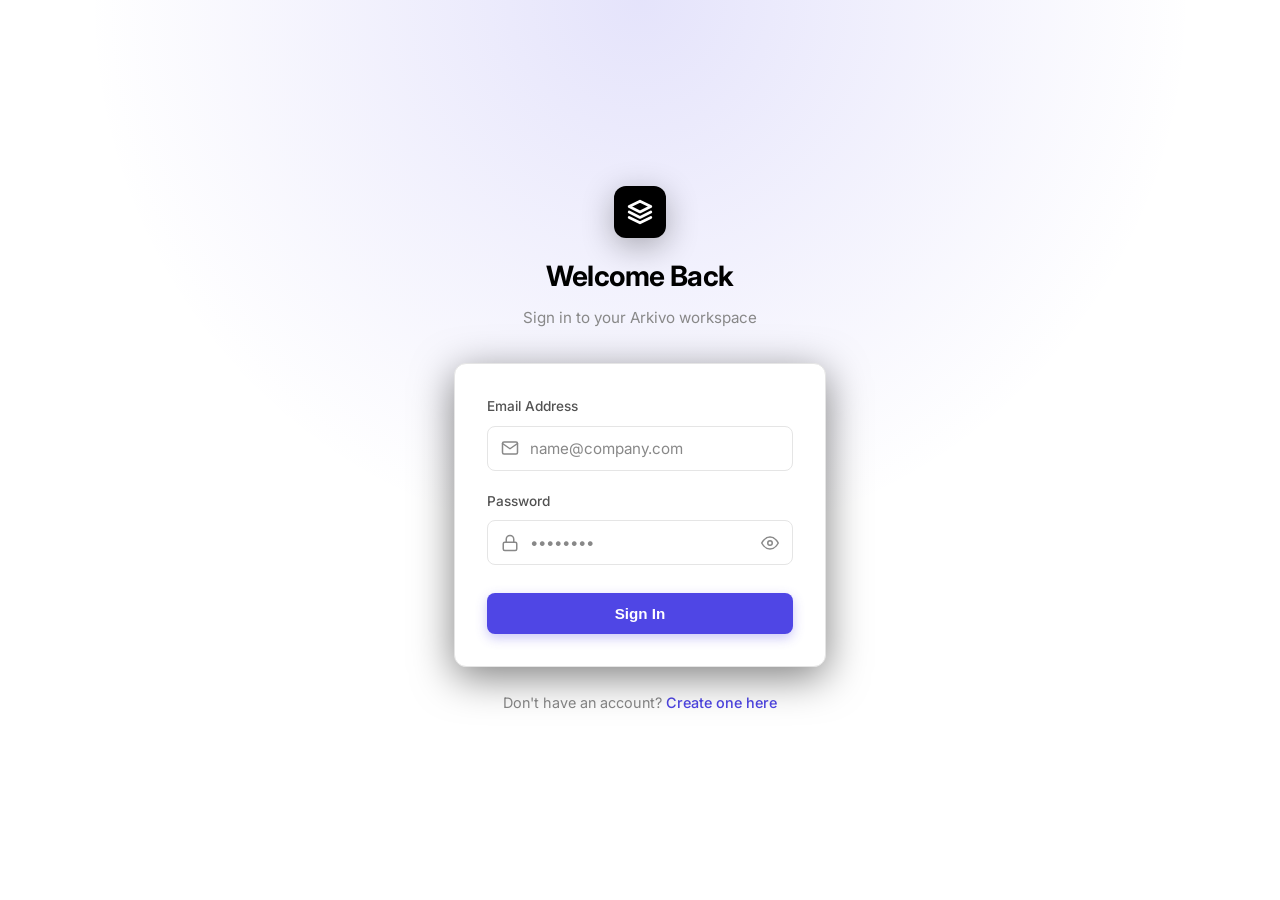
==== frontend/login.html @ aad82af1 "Initial commit" ====
<!DOCTYPE html>
<html lang="en" data-theme="dark">
<head>
    <meta charset="UTF-8">
    <meta name="viewport" content="width=device-width, initial-scale=1.0">
    <title>Arkivo - Login</title>
    <link rel="preconnect" href="https://fonts.googleapis.com">
    <link rel="preconnect" href="https://fonts.gstatic.com" crossorigin>
    <link href="https://fonts.googleapis.com/css2?family=Inter:wght@300;400;500;600;700&display=swap" rel="stylesheet">
    <link rel="stylesheet" href="style.css">
    <style>
        body {
            display: flex;
            justify-content: center;
            align-items: center;
            min-height: 100vh;
            margin: 0;
            background: var(--bg-primary, #111214);
            background-image: radial-gradient(circle at 50% 0%, rgba(79, 70, 229, 0.15) 0%, transparent 50%);
            font-family: 'Inter', -apple-system, sans-serif;
            color: var(--text-primary, #F2F2F3);
        }
        .auth-wrapper {
            width: 100%;
            max-width: 420px;
            padding: 24px;
            z-index: 10;
        }
        .auth-header {
            text-align: center;
            margin-bottom: 32px;
        }
        .logo-container {
            display: inline-flex;
            align-items: center;
            justify-content: center;
            width: 52px;
            height: 52px;
            background: var(--text-primary, #F2F2F3);
            color: var(--bg-primary, #111214);
            border-radius: 12px;
            margin-bottom: 16px;
            box-shadow: 0 8px 32px rgba(0, 0, 0, 0.3);
        }
        .auth-header h1 {
            font-size: 1.75rem;
            font-weight: 700;
            letter-spacing: -0.02em;
            margin-bottom: 8px;
            color: var(--text-primary, #fff);
        }
        .auth-header p {
            color: var(--text-muted, #76777B);
            font-size: 0.95rem;
        }
        .auth-card {
            background: var(--bg-card, #1A1B1E);
            border: 1px solid var(--border, #2E2F33);
            border-radius: 12px;
            padding: 32px;
            box-shadow: 0 10px 40px rgba(0,0,0,0.5);
            backdrop-filter: blur(10px);
        }
        .form-group {
            margin-bottom: 20px;
        }
        .form-group label {
            display: block;
            margin-bottom: 8px;
            font-size: 0.85rem;
            font-weight: 500;
            color: var(--text-secondary, #A1A2A6);
        }
        .form-group .input-wrapper {
            position: relative;
            display: flex;
            align-items: center;
        }
        .form-group .input-icon {
            position: absolute;
            left: 14px;
            color: var(--text-muted, #76777B);
            pointer-events: none;
            display: flex;
        }
        .form-group .password-toggle {
            position: absolute;
            right: 14px;
            color: var(--text-muted, #76777B);
            background: none;
            border: none;
            cursor: pointer;
            padding: 0;
            display: flex;
            transition: color 0.2s;
        }
        .form-group .password-toggle:hover {
            color: var(--text-primary, #F2F2F3);
        }
        .form-group input {
            width: 100%;
            padding: 12px 42px; /* Padding for left and right icons */
            background: var(--bg-primary, #111214);
            border: 1px solid var(--border, #2E2F33);
            border-radius: 8px;
            color: var(--text-primary, #F2F2F3);
            font-family: inherit;
            font-size: 0.95rem;
            transition: all 0.2s;
            box-sizing: border-box;
            outline: none;
        }
        .form-group input:focus {
            border-color: #4F46E5;
            box-shadow: 0 0 0 3px rgba(79, 70, 229, 0.15);
        }
        .form-group input::placeholder {
            color: var(--text-muted, #76777B);
        }
        .auth-btn {
            width: 100%;
            padding: 12px;
            background: #4F46E5;
            color: white;
            border: none;
            border-radius: 8px;
            font-size: 0.95rem;
            font-weight: 600;
            cursor: pointer;
            transition: all 0.2s;
            margin-top: 8px;
            box-shadow: 0 4px 12px rgba(79, 70, 229, 0.3);
        }
        .auth-btn:hover {
            background: #4338CA;
            transform: translateY(-1px);
            box-shadow: 0 6px 16px rgba(79, 70, 229, 0.4);
        }
        .auth-footer {
            text-align: center;
            margin-top: 24px;
            font-size: 0.9rem;
            color: var(--text-muted, #76777B);
        }
        .auth-footer a {
            color: #4F46E5;
            text-decoration: none;
            font-weight: 500;
            transition: color 0.2s;
        }
        .auth-footer a:hover {
            color: #6366F1;
            text-decoration: underline;
        }
        #login-error {
            color: #EF4444;
            font-size: 0.85rem;
            margin-bottom: 16px;
            padding: 10px;
            background: rgba(239, 68, 68, 0.1);
            border: 1px solid rgba(239, 68, 68, 0.2);
            border-radius: 6px;
            display: none;
            text-align: center;
        }
    </style>
</head>
<body>
    <div class="auth-wrapper">
        <div class="auth-header">
            <div class="logo-container">
                <svg width="26" height="26" viewBox="0 0 24 24" fill="none" stroke="currentColor" stroke-width="2.5" stroke-linecap="round" stroke-linejoin="round">
                    <polygon points="12 2 2 7 12 12 22 7 12 2"></polygon>
                    <polyline points="2 17 12 22 22 17"></polyline>
                    <polyline points="2 12 12 17 22 12"></polyline>
                </svg>
            </div>
            <h1>Welcome Back</h1>
            <p>Sign in to your Arkivo workspace</p>
        </div>

        <div class="auth-card">
            <div id="login-error"></div>
            
            <form id="login-form">
                <div class="form-group">
                    <label for="email">Email Address</label>
                    <div class="input-wrapper">
                        <span class="input-icon">
                            <svg width="18" height="18" viewBox="0 0 24 24" fill="none" stroke="currentColor" stroke-width="2" stroke-linecap="round" stroke-linejoin="round"><path d="M4 4h16c1.1 0 2 .9 2 2v12c0 1.1-.9 2-2 2H4c-1.1 0-2-.9-2-2V6c0-1.1.9-2 2-2z"></path><polyline points="22,6 12,13 2,6"></polyline></svg>
                        </span>
                        <input type="email" id="email" required placeholder="name@company.com" autocomplete="email">
                    </div>
                </div>
                <div class="form-group">
                    <label for="password">Password</label>
                    <div class="input-wrapper">
                        <span class="input-icon">
                            <svg width="18" height="18" viewBox="0 0 24 24" fill="none" stroke="currentColor" stroke-width="2" stroke-linecap="round" stroke-linejoin="round"><rect x="3" y="11" width="18" height="11" rx="2" ry="2"></rect><path d="M7 11V7a5 5 0 0 1 10 0v4"></path></svg>
                        </span>
                        <input type="password" id="password" required placeholder="••••••••" autocomplete="current-password">
                        <button type="button" class="password-toggle" onclick="togglePassword('password', this)" tabindex="-1">
                            <svg width="18" height="18" viewBox="0 0 24 24" fill="none" stroke="currentColor" stroke-width="2" stroke-linecap="round" stroke-linejoin="round"><path d="M1 12s4-8 11-8 11 8 11 8-4 8-11 8-11-8-11-8z"></path><circle cx="12" cy="12" r="3"></circle></svg>
                        </button>
                    </div>
                </div>
                <button type="submit" class="auth-btn">Sign In</button>
            </form>
        </div>

        <div class="auth-footer">
            Don't have an account? <a href="register.html">Create one here</a>
        </div>
    </div>

    <script>
        // Check for existing theme setup
        const savedTheme = localStorage.getItem('arkivo_theme');
        const prefersDark = window.matchMedia('(prefers-color-scheme: dark)').matches;
        const initialTheme = savedTheme || (prefersDark ? 'dark' : 'light');
        document.documentElement.setAttribute('data-theme', initialTheme);

        function togglePassword(inputId, btn) {
            const input = document.getElementById(inputId);
            if (input.type === 'password') {
                input.type = 'text';
                btn.innerHTML = '<svg width="18" height="18" viewBox="0 0 24 24" fill="none" stroke="currentColor" stroke-width="2" stroke-linecap="round" stroke-linejoin="round"><path d="M17.94 17.94A10.07 10.07 0 0 1 12 20c-7 0-11-8-11-8a18.45 18.45 0 0 1 5.06-5.94M9.9 4.24A9.12 9.12 0 0 1 12 4c7 0 11 8 11 8a18.5 18.5 0 0 1-2.16 3.19m-6.72-1.07a3 3 0 1 1-4.24-4.24"></path><line x1="1" y1="1" x2="23" y2="23"></line></svg>';
            } else {
                input.type = 'password';
                btn.innerHTML = '<svg width="18" height="18" viewBox="0 0 24 24" fill="none" stroke="currentColor" stroke-width="2" stroke-linecap="round" stroke-linejoin="round"><path d="M1 12s4-8 11-8 11 8 11 8-4 8-11 8-11-8-11-8z"></path><circle cx="12" cy="12" r="3"></circle></svg>';
            }
        }

        document.getElementById('login-form').addEventListener('submit', async (e) => {
            e.preventDefault();
            const email = document.getElementById('email').value;
            const password = document.getElementById('password').value;
            const errorDiv = document.getElementById('login-error');
            const submitBtn = e.target.querySelector('button');
            
            submitBtn.textContent = 'Signing in...';
            submitBtn.disabled = true;
            submitBtn.style.opacity = '0.7';

            try {
                const response = await fetch('/api/auth/login', {
                    method: 'POST',
                    headers: { 'Content-Type': 'application/json' },
                    body: JSON.stringify({ email, password })
                });
                
                if (response.ok) {
                    const data = await response.json();
                    localStorage.setItem('token', data.access_token);
                    window.location.href = 'index.html';
                } else {
                    const errData = await response.json();
                    errorDiv.innerText = errData.detail || 'Login failed. Please verify your credentials.';
                    errorDiv.style.display = 'block';
                    
                    submitBtn.textContent = 'Sign In';
                    submitBtn.disabled = false;
                    submitBtn.style.opacity = '1';
                }
            } catch (err) {
                errorDiv.innerText = 'Network error. Please try again.';
                errorDiv.style.display = 'block';
                
                submitBtn.textContent = 'Sign In';
                submitBtn.disabled = false;
                submitBtn.style.opacity = '1';
            }
        });
    </script>
</body>
</html>
---- frontend/style.css ----
/* ═══════════════════════════════════════════════════════════════════════════
   Arkivo AI — Premium Dark Theme
   ═══════════════════════════════════════════════════════════════════════════ */


/* ── Reset \u0026 Tokens ────────────────────────────────────────────────────── */
:root {
    --bg-primary: #111214;
    --bg-secondary: #161719;
    --bg-card: #1A1B1E;
    --bg-card-hover: #26272B;
    --bg-modal: #1A1B1E;
    --border: #2E2F33;
    --border-hover: #3E3F43;
    --text-primary: #F2F2F3;
    --text-secondary: #A1A2A6;
    --text-muted: #76777B;
    --accent: #FFFFFF;
    --accent-hover: #E5E5E5;
    --accent-glow: rgba(255, 255, 255, 0.05);
    --success: #10B981;
    --warning: #F59E0B;
    --danger: #EF4444;
    --bg-header: rgba(17, 18, 20, 0.85);
    --radius: 6px;
    --radius-sm: 4px;
    --transition: .2s cubic-bezier(.4, 0, .2, 1);
    --shadow-card: none;
    --shadow-modal: 0 10px 40px rgba(0, 0, 0, 0.8);
    --font: 'Inter', -apple-system, BlinkMacSystemFont, sans-serif;
}

[data-theme="light"] {
    --bg-primary: #FFFFFF;
    --bg-secondary: #FAFAFA;
    --bg-card: #FFFFFF;
    --bg-card-hover: #F9F9F9;
    --bg-modal: #FFFFFF;
    --border: #E5E5E5;
    --border-hover: #D4D4D4;
    --text-primary: #000000;
    --text-secondary: #525252;
    --text-muted: #888888;
    --accent: #000000;
    --accent-hover: #171717;
    --accent-glow: rgba(0, 0, 0, 0.05);
    --success: #171717;
    --warning: #737373;
    --danger: #991B1B;
    --bg-header: rgba(255, 255, 255, 0.9);
    --shadow-card: 0 4px 15px rgba(0, 0, 0, 0.05);
    --shadow-modal: 0 10px 40px rgba(0, 0, 0, 0.1);
}

*,
*::before,
*::after {
    margin: 0;
    padding: 0;
    box-sizing: border-box;
}

html {
    scroll-behavior: smooth;
}

body {
    font-family: var(--font);
    background: var(--bg-primary);
    color: var(--text-primary);
    line-height: 1.6;
    min-height: 100vh;
    -webkit-font-smoothing: antialiased;
}

/* ── Scrollbar ─────────────────────────────────────────────────────────── */
::-webkit-scrollbar {
    width: 6px;
}

::-webkit-scrollbar-track {
    background: transparent;
}

::-webkit-scrollbar-thumb {
    background: var(--border);
    border-radius: 3px;
}

::-webkit-scrollbar-thumb:hover {
    background: var(--border-hover);
}

/* ── Header ────────────────────────────────────────────────────────────── */
.app-header {
    background: var(--bg-header);
    backdrop-filter: blur(20px);
    border-bottom: 1px solid var(--border);
    position: sticky;
    top: 0;
    z-index: 100;
}

.header-content {
    max-width: 1200px;
    margin: 0 auto;
    padding: 16px 24px;
    display: flex;
    align-items: center;
    justify-content: flex-end;
}

.logo {
    display: flex;
    align-items: center;
    gap: 14px;
}

.logo-icon {
    width: 32px;
    height: 32px;
    background: var(--text-primary);
    border-radius: 6px;
    display: flex;
    align-items: center;
    justify-content: center;
    color: var(--bg-primary);
    box-shadow: none;
}

.logo h1 {
    font-size: 1.3rem;
    font-weight: 700;
    letter-spacing: -.02em;
    color: var(--text-primary);
}

.tagline {
    font-size: .75rem;
    color: var(--text-muted);
    font-weight: 400;
    margin-top: 1px;
}

.header-stats {
    display: flex;
    gap: 32px;
    align-items: center;
}

/* ── Theme Transitions ─────────────────────────────────────────────────── */
body,
.app-header,
.sidebar,
.sidebar-nav-item,
.sidebar-collapse-btn,
.doc-card,
.modal,
.btn,
.upload-zone,
.preview-container,
.text-viewer,
.text-viewer-header,
.extraction-table th,
.extraction-table td,
input,
select,
.modal-tab {
    transition: background-color 0.4s cubic-bezier(0.4, 0, 0.2, 1),
        color 0.4s cubic-bezier(0.4, 0, 0.2, 1),
        border-color 0.4s cubic-bezier(0.4, 0, 0.2, 1),
        box-shadow 0.4s cubic-bezier(0.4, 0, 0.2, 1);
}

.theme-toggle {
    background: transparent;
    border: none;
    color: var(--text-muted);
    width: 36px;
    height: 36px;
    border-radius: 50%;
    display: flex;
    align-items: center;
    justify-content: center;
    cursor: pointer;
    position: relative;
    overflow: hidden;
    transition: background-color 0.3s ease, color 0.3s ease;
}

.theme-toggle:hover {
    background: var(--bg-card-hover);
    color: var(--text-primary);
}

.theme-toggle svg {
    position: absolute;
    transition: transform 0.6s cubic-bezier(0.4, 0, 0.2, 1),
        opacity 0.6s cubic-bezier(0.4, 0, 0.2, 1);
}

/* Light Mode State */
[data-theme="light"] .sun-icon {
    transform: rotate(90deg) scale(0);
    opacity: 0;
}

[data-theme="light"] .moon-icon {
    transform: rotate(0) scale(1);
    opacity: 1;
}

/* Dark Mode State */
[data-theme="dark"] .sun-icon {
    transform: rotate(0) scale(1);
    opacity: 1;
}

[data-theme="dark"] .moon-icon {
    transform: rotate(-90deg) scale(0);
    opacity: 0;
}

.stat {
    display: flex;
    flex-direction: column;
    align-items: center;
}

.stat-value {
    font-size: 1.4rem;
    font-weight: 700;
    color: var(--accent-hover);
}

.stat-label {
    font-size: .7rem;
    color: var(--text-muted);
    text-transform: uppercase;
    letter-spacing: .05em;
}

/* ── Container ─────────────────────────────────────────────────────────── */
.container {
    max-width: 1200px;
    margin: 0 auto;
    padding: 32px 24px 64px;
}

/* ── Upload Section ────────────────────────────────────────────────────── */
.upload-section {
    margin-bottom: 40px;
}

.upload-zone {
    border: 2px dashed var(--border);
    border-radius: var(--radius);
    padding: 48px 24px;
    text-align: center;
    cursor: pointer;
    transition: all var(--transition);
    background: var(--bg-secondary);
    position: relative;
    overflow: hidden;
}

.upload-zone::before {
    content: '';
    position: absolute;
    inset: 0;
    background: radial-gradient(circle at 50% 50%, rgba(255, 255, 255, .05), transparent 70%);
    opacity: 0;
    transition: opacity .3s;
}

.upload-zone:hover,
.upload-zone.drag-over {
    border-color: var(--accent);
    background: var(--bg-card);
    transform: translateY(-2px);
}

.upload-zone:hover::before,
.upload-zone.drag-over::before {
    opacity: 1;
}

.upload-icon {
    color: var(--accent);
    margin-bottom: 16px;
    position: relative;
    z-index: 1;
}

.upload-zone h2 {
    font-size: 1.15rem;
    font-weight: 600;
    margin-bottom: 6px;
    position: relative;
    z-index: 1;
}

.upload-zone p {
    color: var(--text-secondary);
    font-size: .9rem;
    position: relative;
    z-index: 1;
}

.browse-link {
    color: var(--accent-hover);
    font-weight: 500;
    text-decoration: underline;
    text-underline-offset: 2px;
}

.upload-hint {
    margin-top: 8px;
    color: var(--text-muted) !important;
    font-size: .8rem !important;
}

/* ── Upload Progress ───────────────────────────────────────────────────── */
.upload-progress {
    margin-top: 16px;
    background: var(--bg-card);
    border: 1px solid var(--border);
    border-radius: var(--radius-sm);
    padding: 16px 20px;
    animation: slideDown .3s ease;
}

@keyframes slideDown {
    from {
        opacity: 0;
        transform: translateY(-10px);
    }

    to {
        opacity: 1;
        transform: translateY(0);
    }
}

.progress-header {
    display: flex;
    justify-content: space-between;
    align-items: center;
    margin-bottom: 10px;
}

.progress-file-info {
    display: flex;
    align-items: center;
    gap: 8px;
    color: var(--text-primary);
    font-size: .9rem;
    font-weight: 500;
}

.progress-file-info svg {
    color: var(--accent);
}

.progress-status {
    font-size: .8rem;
    color: var(--warning);
    font-weight: 500;
}

.progress-status.completed {
    color: var(--success);
}

.progress-status.failed {
    color: var(--danger);
}

.progress-bar-track {
    height: 6px;
    background: var(--bg-secondary);
    border-radius: 3px;
    overflow: hidden;
}

.progress-bar-fill {
    height: 100%;
    width: 0%;
    background: var(--text-primary);
    border-radius: 3px;
    transition: width .4s ease;
}

/* ── Documents Section ─────────────────────────────────────────────────── */
.documents-section {
    margin-top: 8px;
}

.section-header {
    display: flex;
    justify-content: space-between;
    align-items: center;
    margin-bottom: 20px;
    flex-wrap: wrap;
    gap: 12px;
}

.section-header h2 {
    font-size: 1.15rem;
    font-weight: 600;
}

.search-box {
    display: flex;
    align-items: center;
    gap: 8px;
    background: var(--bg-card);
    border: 1px solid var(--border);
    border-radius: var(--radius-sm);
    padding: 8px 14px;
    min-width: 240px;
    transition: border-color var(--transition);
}

.search-box:focus-within {
    border-color: var(--accent);
}

.search-box svg {
    color: var(--text-muted);
    flex-shrink: 0;
}

.search-box input {
    background: none;
    border: none;
    outline: none;
    color: var(--text-primary);
    font-family: var(--font);
    font-size: .85rem;
    width: 100%;
}

.search-box input::placeholder {
    color: var(--text-muted);
}

/* ── Document Cards ────────────────────────────────────────────────────── */
.documents-grid {
    display: grid;
    grid-template-columns: repeat(auto-fill, minmax(320px, 1fr));
    gap: 16px;
}

.doc-card {
    background: var(--bg-card);
    border: 1px solid var(--border);
    border-radius: var(--radius);
    padding: 20px;
    cursor: pointer;
    transition: all var(--transition);
    position: relative;
    overflow: hidden;
}

.doc-card::after {
    content: '';
    position: absolute;
    top: 0;
    left: 0;
    width: 4px;
    height: 100%;
    background: var(--text-primary);
    opacity: 0;
    transition: opacity var(--transition);
    pointer-events: none;
}

.doc-card:hover {
    border-color: var(--border-hover);
    background: var(--bg-card-hover);
    transform: translateY(-2px);
    box-shadow: var(--shadow-card);
}

.doc-card:hover::after {
    opacity: 1;
}

.doc-card-header {
    display: flex;
    align-items: flex-start;
    justify-content: space-between;
    margin-bottom: 12px;
}

.doc-card-title {
    font-size: .95rem;
    font-weight: 600;
    color: var(--text-primary);
    word-break: break-word;
    flex: 1;
    margin-right: 8px;
}

.doc-card-badge {
    padding: 3px 10px;
    border-radius: 20px;
    font-size: .7rem;
    font-weight: 600;
    text-transform: uppercase;
    letter-spacing: .04em;
    flex-shrink: 0;
}

.badge-pdf,
.badge-jpg,
.badge-jpeg,
.badge-png {
    background: var(--bg-card);
    color: var(--text-secondary);
    border: 1px solid var(--border);
}

.doc-card-thumbnail {
    width: 100%;
    height: 160px;
    margin-bottom: 16px;
    border-radius: 4px;
    border: 1px solid var(--border);
    background: var(--bg-primary);
    overflow: hidden;
    display: flex;
    align-items: center;
    justify-content: center;
}

.doc-card-thumbnail img {
    width: 100%;
    height: 100%;
    object-fit: cover;
    object-position: top;
    opacity: 0.85;
    transition: opacity var(--transition);
}

.doc-card:hover .doc-card-thumbnail img {
    opacity: 1;
}

.doc-card-meta {
    display: flex;
    justify-content: space-between;
    align-items: center;
    font-size: .75rem;
    color: var(--text-muted);
    padding-top: 12px;
    border-top: 1px solid var(--border);
}

.doc-card-meta-left {
    display: flex;
    gap: 14px;
}

.doc-card-status {
    display: flex;
    align-items: center;
    gap: 4px;
}

.status-dot {
    width: 7px;
    height: 7px;
    border-radius: 50%;
    display: inline-block;
}

.status-completed .status-dot {
    background: var(--text-primary);
    box-shadow: 0 0 6px rgba(255, 255, 255, .2);
}

.status-processing .status-dot {
    background: var(--text-secondary);
    animation: pulse 1.5s infinite;
}

.status-failed .status-dot {
    background: var(--danger);
}

@keyframes pulse {

    0%,
    100% {
        opacity: 1;
    }

    50% {
        opacity: .4;
    }
}

.doc-card-delete {
    background: none;
    border: none;
    color: var(--text-muted);
    cursor: pointer;
    padding: 6px;
    border-radius: 6px;
    transition: all var(--transition);
    display: flex;
    align-items: center;
    position: relative;
    z-index: 10;
}

.doc-card-delete:hover {
    color: var(--danger);
    background: rgba(239, 68, 68, .1);
}

/* ── Empty State ───────────────────────────────────────────────────────── */
.empty-state {
    text-align: center;
    padding: 64px 24px;
    color: var(--text-muted);
}

.empty-state svg {
    margin-bottom: 16px;
    opacity: .4;
}

.empty-state h3 {
    font-size: 1.1rem;
    font-weight: 600;
    color: var(--text-secondary);
    margin-bottom: 6px;
}

/* ── Modal ─────────────────────────────────────────────────────────────── */
.modal-overlay {
    display: none;
    position: fixed;
    inset: 0;
    background: rgba(0, 0, 0, .65);
    backdrop-filter: blur(6px);
    z-index: 200;
    justify-content: center;
    align-items: center;
    padding: 24px;
    animation: fadeIn .2s ease;
}

.modal-overlay.active {
    display: flex;
}

@keyframes fadeIn {
    from {
        opacity: 0;
    }

    to {
        opacity: 1;
    }
}

.modal {
    background: var(--bg-modal);
    border: 1px solid var(--border);
    border-radius: var(--radius);
    width: 100%;
    max-width: 1100px;
    max-height: 90vh;
    display: flex;
    flex-direction: column;
    box-shadow: var(--shadow-modal);
    animation: slideUp .3s ease;
}

@keyframes slideUp {
    from {
        opacity: 0;
        transform: translateY(20px);
    }

    to {
        opacity: 1;
        transform: translateY(0);
    }
}

.modal-header {
    display: flex;
    justify-content: space-between;
    align-items: flex-start;
    padding: 24px 24px 16px;
    border-bottom: 1px solid var(--border);
}

.modal-title-group h2 {
    font-size: 1.1rem;
    font-weight: 600;
    word-break: break-word;
    margin-bottom: 6px;
}

.modal-meta {
    font-size: .78rem;
    color: var(--text-muted);
    display: flex;
    gap: 16px;
    flex-wrap: wrap;
}

.modal-close {
    background: none;
    border: none;
    color: var(--text-muted);
    cursor: pointer;
    padding: 4px;
    border-radius: 6px;
    transition: all var(--transition);
    flex-shrink: 0;
}

.modal-close:hover {
    color: var(--text-primary);
    background: var(--bg-card);
}

.modal-body {
    padding: 0;
    overflow: hidden;
    flex: 1;
    display: flex;
    flex-direction: column;
}

/* ── Mobile Tabs ──────────────────────────────────────────────────────── */
.modal-tabs {
    display: none;
    padding: 12px 20px 0;
    gap: 4px;
    background: var(--bg-modal);
}

.modal-tab {
    flex: 1;
    padding: 8px 16px;
    border: 1px solid var(--border);
    border-bottom: none;
    border-radius: 8px 8px 0 0;
    background: var(--bg-secondary);
    color: var(--text-muted);
    font-family: var(--font);
    font-size: .82rem;
    font-weight: 500;
    cursor: pointer;
    transition: all var(--transition);
}

.modal-tab.active {
    background: var(--bg-card);
    color: var(--accent-hover);
    border-color: var(--accent);
}

/* ── Split Pane Layout ────────────────────────────────────────────────── */
.modal-split {
    display: grid;
    grid-template-columns: 1fr 1fr;
    flex: 1;
    overflow: hidden;
    min-height: 0;
}

/* ── Preview Pane ─────────────────────────────────────────────────────── */
.preview-pane {
    display: flex;
    flex-direction: column;
    border-right: 1px solid var(--border);
    overflow: hidden;
}

.preview-toolbar {
    display: flex;
    justify-content: space-between;
    align-items: center;
    padding: 10px 16px;
    background: var(--bg-card);
    border-bottom: 1px solid var(--border);
    flex-shrink: 0;
}

.preview-toolbar-left {
    display: flex;
    align-items: center;
    gap: 8px;
}

.preview-label {
    font-size: .82rem;
    font-weight: 500;
    color: var(--text-secondary);
}

.preview-toolbar-right {
    display: flex;
    align-items: center;
    gap: 6px;
}

.zoom-level {
    font-size: .75rem;
    color: var(--text-muted);
    min-width: 40px;
    text-align: center;
    font-weight: 500;
    font-variant-numeric: tabular-nums;
}

.preview-container {
    flex: 1;
    overflow: auto;
    display: block;
    background: var(--bg-primary);
    background-image:
        radial-gradient(circle at 1px 1px, rgba(255, 255, 255, .03) 1px, transparent 0);
    background-size: 20px 20px;
    position: relative;
    min-height: 0;
    padding: 16px;
    cursor: grab;
    user-select: none;
}

.preview-container:active {
    cursor: grabbing;
}

.preview-image {
    display: block;
    margin: 0 auto;
    object-fit: contain;
    border-radius: 4px;
    box-shadow: 0 4px 20px rgba(0, 0, 0, .4);
    pointer-events: none;
}

.preview-loading {
    display: flex;
    flex-direction: column;
    align-items: center;
    gap: 12px;
    color: var(--text-muted);
    font-size: .85rem;
}

.preview-spinner {
    width: 32px;
    height: 32px;
    border: 3px solid var(--border);
    border-top-color: var(--accent);
    border-radius: 50%;
    animation: spin .8s linear infinite;
}

@keyframes spin {
    to {
        transform: rotate(360deg);
    }
}

.preview-error {
    display: flex;
    flex-direction: column;
    align-items: center;
    gap: 10px;
    color: var(--text-muted);
    font-size: .85rem;
}

.preview-page-nav {
    display: flex;
    align-items: center;
    justify-content: center;
    gap: 12px;
    padding: 10px 16px;
    background: var(--bg-card);
    border-top: 1px solid var(--border);
    flex-shrink: 0;
}

.page-indicator {
    font-size: .82rem;
    color: var(--text-secondary);
    font-weight: 500;
    font-variant-numeric: tabular-nums;
    min-width: 50px;
    text-align: center;
}

/* ── Text Pane ────────────────────────────────────────────────────────── */
.text-pane {
    display: flex;
    flex-direction: column;
    overflow: hidden;
    padding: 16px;
}

/* ── Text Viewer ───────────────────────────────────────────────────────── */
.text-viewer {
    background: var(--bg-secondary);
    border: 1px solid var(--border);
    border-radius: var(--radius-sm);
    overflow: hidden;
}

.text-viewer-header {
    display: flex;
    justify-content: space-between;
    align-items: center;
    padding: 12px 16px;
    background: var(--bg-card);
    border-bottom: 1px solid var(--border);
    font-size: .82rem;
    font-weight: 500;
    color: var(--text-secondary);
}

.text-viewer-actions {
    display: flex;
    gap: 8px;
}

.btn {
    display: inline-flex;
    align-items: center;
    gap: 6px;
    padding: 8px 16px;
    border: 1px solid var(--border);
    border-radius: var(--radius-sm);
    background: var(--bg-card);
    color: var(--text-primary);
    font-family: var(--font);
    font-size: .82rem;
    font-weight: 500;
    cursor: pointer;
    transition: all var(--transition);
}

.btn:hover {
    border-color: var(--accent);
    background: var(--bg-card-hover);
}

.btn-accent {
    background: var(--text-primary);
    border-color: var(--text-primary);
    color: var(--bg-primary);
}

.btn-accent:hover {
    background: var(--text-secondary);
    border-color: var(--text-secondary);
}

.btn-sm {
    padding: 5px 10px;
    font-size: .78rem;
}

.extracted-text {
    padding: 20px;
    font-family: 'Inter', monospace;
    font-size: .85rem;
    line-height: 1.7;
    color: var(--text-secondary);
    white-space: pre-wrap;
    word-wrap: break-word;
    flex: 1;
    overflow-y: auto;
    margin: 0;
}

.text-viewer {
    display: flex;
    flex-direction: column;
    flex: 1;
    overflow: hidden;
}

/* ── Tab Pane Visibility ─────────────────────────────────────────────── */
.preview-pane.hidden-tab,
.text-pane.hidden-tab {
    display: none;
}

/* ── Language Selector ───────────────────────────────────────────────── */
.lang-selector {
    margin-top: 12px;
    display: flex;
    align-items: center;
    gap: 8px;
    font-size: .82rem;
    color: var(--text-muted);
}

.lang-selector label {
    font-weight: 500;
}

.lang-selector select {
    background: var(--bg-card);
    border: 1px solid var(--border);
    border-radius: var(--radius-sm);
    color: var(--text-primary);
    padding: 6px 12px;
    font-family: var(--font);
    font-size: .82rem;
    cursor: pointer;
    transition: border-color var(--transition);
}

.lang-selector select:hover,
.lang-selector select:focus {
    border-color: var(--accent);
    outline: none;
}

/* ── View Toggle (Plain / Layout) ─────────────────────────────────────── */
.view-toggle {
    display: inline-flex;
    border: 1px solid var(--border);
    border-radius: var(--radius-sm);
    overflow: hidden;
    margin-right: 4px;
    background: var(--bg-secondary);
}

.toggle-btn {
    padding: 4px 10px;
    font-size: .78rem;
    font-weight: 600;
    border: none !important;
    background: transparent !important;
    color: var(--text-muted);
    cursor: pointer;
    font-family: var(--font);
    transition: color var(--transition);
}

.toggle-btn.active {
    background: transparent !important;
    color: var(--text-secondary) !important;
    border-bottom: 2px solid var(--text-secondary) !important;
}

.toggle-btn:hover:not(.active) {
    color: var(--text-secondary);
}

.layout-info {
    font-size: .72rem;
    color: var(--text-muted);
    font-variant-numeric: tabular-nums;
    display: block;
    text-align: right;
    margin-top: 8px;
}

.layout-viewport {
    overflow: auto;
    background: var(--bg-primary);
    background-image:
        radial-gradient(circle at 1px 1px, rgba(255, 255, 255, .03) 1px, transparent 0);
    background-size: 20px 20px;
    padding: 16px;
    position: relative;
    border-radius: var(--radius-sm);
    min-height: 200px;
}

.layout-loading,
.layout-empty {
    display: flex;
    flex-direction: column;
    align-items: center;
    justify-content: center;
    gap: 12px;
    height: 100%;
    color: var(--text-muted);
    font-size: .85rem;
    text-align: center;
}

.layout-canvas {
    position: relative;
    margin: 0 auto;
    background: #fff;
    box-shadow: 0 4px 20px rgba(0, 0, 0, .4);
    border-radius: 4px;
    overflow: hidden;
}

.layout-block {
    position: absolute;
    font-family: 'Inter', sans-serif;
    line-height: 1.1;
    white-space: nowrap;
    overflow: visible;
    color: #1a1a2e;
    cursor: default;
    border: 1px solid transparent;
    border-radius: 2px;
    padding: 0 2px;
    transition: all .15s ease;
}

.layout-block:hover {
    border-color: var(--accent);
    background: rgba(99, 102, 241, .12);
    z-index: 10;
    overflow: visible;
    white-space: normal;
}

.layout-block.conf-high {
    background: rgba(34, 197, 94, .06);
}

.layout-block.conf-medium {
    background: rgba(245, 158, 11, .08);
}

.layout-block.conf-low {
    background: rgba(239, 68, 68, .1);
    color: #666;
}

/* ── Extraction Panel (Milestone 2) ──────────────────────────────────── */
.extraction-panel {
    flex-direction: column;
    flex: 1;
    margin-top: 0;
    background: var(--bg-secondary);
    border: none;
    overflow: hidden;
    animation: slideDown .3s ease;
}

.extraction-header {
    display: flex;
    justify-content: space-between;
    align-items: center;
    padding: 14px 16px;
    background: var(--bg-card);
    border-bottom: 1px solid var(--border);
}

.extraction-header h3 {
    font-size: .88rem;
    font-weight: 600;
    color: var(--text-primary);
}

.btn-extract {
    background: var(--text-primary);
    color: var(--bg-primary);
    font-weight: 600;
    padding: 8px 18px;
    font-size: .82rem;
    box-shadow: 0 2px 12px var(--accent-glow);
}

.btn-extract:hover {
    background: var(--text-secondary);
    transform: translateY(-1px);
    box-shadow: 0 4px 18px var(--accent-glow);
}

.btn-extract:disabled {
    opacity: .6;
    cursor: not-allowed;
    transform: none;
}

.extraction-loading {
    display: flex;
    flex-direction: column;
    align-items: center;
    gap: 12px;
    padding: 32px 16px;
    color: var(--text-muted);
    font-size: .85rem;
}

.extraction-results {
    padding: 16px;
}

.extraction-type-badge {
    display: inline-block;
    padding: 4px 14px;
    border-radius: 20px;
    font-size: .75rem;
    font-weight: 600;
    text-transform: uppercase;
    letter-spacing: .05em;
    margin-bottom: 14px;
}

.extraction-type-badge.type-invoice,
.extraction-type-badge.type-contract,
.extraction-type-badge.type-report,
.extraction-type-badge.type-other {
    background: var(--bg-card);
    color: var(--text-primary);
    border: 1px solid var(--border);
}

.extraction-table {
    width: 100%;
    border-collapse: collapse;
    margin-bottom: 12px;
}

.extraction-table th {
    text-align: left;
    padding: 8px 12px;
    font-size: .75rem;
    font-weight: 600;
    color: var(--text-muted);
    text-transform: uppercase;
    letter-spacing: .04em;
    background: var(--bg-card);
    border-bottom: 1px solid var(--border);
}

.extraction-table td {
    padding: 6px 12px;
    font-size: .85rem;
    color: var(--text-primary);
    border-bottom: 1px solid var(--border);
}

.extraction-table tr:last-child td {
    border-bottom: none;
}

.extraction-table td:first-child {
    font-weight: 500;
    color: var(--text-secondary);
    width: 40%;
}

.edit-input {
    width: 100%;
    padding: 6px 8px;
    border: 1px solid transparent;
    border-radius: var(--radius-sm);
    background: transparent;
    color: var(--text-primary);
    font-size: .85rem;
    font-family: inherit;
    font-weight: 500;
    transition: all var(--transition);
}

.edit-input:hover {
    background: var(--bg-card-hover);
    border-color: var(--border);
}

.edit-input:focus {
    outline: none;
    border-color: var(--accent);
    background: var(--bg-primary);
    box-shadow: 0 0 0 2px rgba(255, 255, 255, 0.1);
}

.save-icon {
    position: relative;
    top: -1px;
}

.extraction-table td.value-empty {
    color: var(--text-muted);
    font-style: italic;
}

.extraction-confidence {
    margin-bottom: 14px;
    font-size: .78rem;
}

.confidence-badge {
    display: inline-flex;
    align-items: center;
    gap: 5px;
    padding: 3px 10px;
    border-radius: 12px;
    font-weight: 600;
    font-size: .72rem;
    text-transform: uppercase;
    letter-spacing: .04em;
}

.confidence-high {
    background: rgba(34, 197, 94, .15);
    color: #4ade80;
}

.confidence-medium {
    background: rgba(245, 158, 11, .15);
    color: #fbbf24;
}

.confidence-low {
    background: rgba(239, 68, 68, .15);
    color: #f87171;
}

.extraction-export-actions {
    display: flex;
    gap: 8px;
    flex-wrap: wrap;
}

/* ── Toast ─────────────────────────────────────────────────────────────── */
.toast {
    position: fixed;
    bottom: 24px;
    right: 24px;
    background: var(--bg-card);
    border: 1px solid var(--border);
    border-radius: var(--radius-sm);
    padding: 12px 20px;
    font-size: .85rem;
    color: var(--text-primary);
    box-shadow: var(--shadow-card);
    z-index: 300;
    opacity: 0;
    transform: translateY(12px);
    transition: all .3s ease;
    pointer-events: none;
}

.toast.show {
    opacity: 1;
    transform: translateY(0);
    pointer-events: auto;
}

.toast.success {
    border-left: 4px solid var(--success);
}

.toast.error {
    border-left: 4px solid var(--danger);
}

.toast.info {
    border-left: 4px solid var(--accent);
}

/* ── Confirm Dialog ────────────────────────────────────────────────────── */
.confirm-overlay {
    display: none;
    position: fixed;
    inset: 0;
    background: rgba(0, 0, 0, .7);
    backdrop-filter: blur(8px);
    z-index: 300;
    justify-content: center;
    align-items: center;
}

.confirm-overlay.active {
    display: flex;
}

.confirm-dialog {
    background: var(--bg-modal);
    border: 1px solid var(--border);
    border-radius: var(--radius);
    padding: 32px;
    text-align: center;
    max-width: 400px;
    width: 90%;
    box-shadow: var(--shadow-modal);
    animation: slideUp .25s ease;
}

.confirm-icon {
    width: 56px;
    height: 56px;
    border-radius: 50%;
    background: rgba(239, 68, 68, .12);
    color: var(--danger);
    display: flex;
    align-items: center;
    justify-content: center;
    margin: 0 auto 16px;
}

.confirm-dialog h3 {
    font-size: 1.1rem;
    font-weight: 600;
    margin-bottom: 8px;
}

.confirm-dialog p {
    font-size: .88rem;
    color: var(--text-secondary);
    line-height: 1.5;
}

.confirm-dialog p strong {
    color: var(--text-primary);
}

.confirm-warning {
    font-size: .78rem !important;
    color: var(--text-muted) !important;
    margin-top: 4px;
}

.confirm-actions {
    display: flex;
    gap: 12px;
    margin-top: 24px;
    justify-content: center;
}

.confirm-cancel {
    flex: 1;
    justify-content: center;
}

.confirm-delete {
    flex: 1;
    justify-content: center;
    background: var(--danger) !important;
    border-color: var(--danger) !important;
    color: #fff !important;
}

.confirm-delete:hover {
    background: #dc2626 !important;
    border-color: #dc2626 !important;
}

/* ── UI Enhancements & Layout ────────────────────────────────────────────── */

.fixed-lang {
    margin: 0 auto 24px;
    background: var(--bg-card);
    padding: 10px 20px;
    border-radius: var(--radius);
    display: inline-flex;
    justify-content: center;
}

.right-pane-tabs {
    display: flex;
    background: var(--bg-card);
    border-bottom: 1px solid var(--border);
    flex-shrink: 0;
}

.rp-tab {
    flex: 1;
    padding: 14px 16px;
    text-align: center;
    background: transparent;
    border: none;
    border-bottom: 2px solid transparent;
    color: var(--text-muted);
    font-weight: 600;
    font-size: .85rem;
    cursor: pointer;
    transition: all 0.2s ease;
}

.rp-tab:hover {
    color: var(--text-primary);
    background: var(--bg-card-hover);
}

.rp-tab.active {
    color: var(--accent);
    border-bottom-color: var(--accent);
    background: rgba(139, 92, 246, 0.05);
}

.active-view {
    display: flex !important;
}

.view-hidden {
    display: none !important;
}

/* Scanner Animation */
.preview-container {
    position: relative;
    overflow: hidden;
}

.scanner {
    position: absolute;
    top: 0;
    left: 0;
    width: 100%;
    height: 4px;
    background: var(--accent);
    box-shadow: 0 0 15px 4px rgba(255, 255, 255, 0.2);
    opacity: 0.8;
    z-index: 100;
    pointer-events: none;
    animation: scanLine 2s infinite linear;
}

@keyframes scanLine {
    0% {
        transform: translateY(-20px);
    }

    50% {
        transform: translateY(800px);
    }

    100% {
        transform: translateY(-20px);
    }
}

/* ── Advanced Filters Drawer ───────────────────────────────────────────── */
.advanced-filters {
    background: var(--bg-card);
    border: 1px solid var(--border);
    border-radius: var(--radius);
    margin-bottom: 20px;
    animation: slideDown 0.3s ease;
    box-shadow: 0 4px 16px rgba(0, 0, 0, 0.28);
    position: relative;
    z-index: 10;
}

.filters-header {
    display: flex;
    align-items: center;
    justify-content: space-between;
    padding: 10px 16px;
    background: var(--bg-secondary);
    border-bottom: 1px solid var(--border);
}

.filters-header-title {
    display: flex;
    align-items: center;
    gap: 7px;
    font-size: 0.76rem;
    font-weight: 600;
    color: var(--text-muted);
    text-transform: uppercase;
    letter-spacing: 0.06em;
}

.filters-header-title svg {
    color: var(--text-muted);
    flex-shrink: 0;
}

.filters-active-badge {
    display: none;
    background: var(--text-primary);
    color: var(--bg-primary);
    font-size: 0.65rem;
    font-weight: 700;
    padding: 1px 7px;
    border-radius: 20px;
}

.filters-active-badge.visible {
    display: inline-block;
}

.filters-clear-btn {
    display: inline-flex;
    align-items: center;
    gap: 5px;
    background: transparent;
    border: 1px solid var(--border);
    border-radius: 6px;
    color: var(--text-muted);
    font-size: 0.76rem;
    font-weight: 500;
    font-family: inherit;
    padding: 4px 10px;
    cursor: pointer;
    transition: all var(--transition);
}

.filters-clear-btn:hover {
    background: var(--bg-card-hover);
    color: var(--text-primary);
    border-color: var(--border-hover);
}

.filters-body {
    padding: 14px 16px 0;
}

.filters-grid {
    display: grid;
    grid-template-columns: repeat(auto-fit, minmax(180px, 1fr));
    gap: 10px;
    margin-bottom: 0;
}

.filter-group {
    display: flex;
    flex-direction: column;
    gap: 5px;
}

.filter-group label {
    font-size: 0.72rem;
    font-weight: 600;
    color: var(--text-muted);
    text-transform: uppercase;
    letter-spacing: 0.05em;
}

.filter-input {
    background: var(--bg-primary);
    border: 1px solid var(--border);
    border-radius: var(--radius-sm);
    padding: 7px 11px;
    font-size: 0.84rem;
    color: var(--text-primary);
    outline: none;
    transition: border-color 0.18s ease, background 0.18s ease, box-shadow 0.18s ease;
    font-family: inherit;
    width: 100%;
    height: 34px;
}

.filter-input::placeholder {
    color: var(--text-muted);
    font-size: 0.82rem;
}

.filter-input:hover:not(:focus) {
    border-color: var(--border-hover);
    background: var(--bg-card-hover);
}

.filter-input:focus {
    border-color: var(--accent);
    background: var(--bg-secondary);
    box-shadow: 0 0 0 2px rgba(255, 255, 255, 0.06);
}

select.filter-input {
    cursor: pointer;
    -webkit-appearance: none;
    appearance: none;
    background-image: url("data:image/svg+xml,%3Csvg xmlns='http://www.w3.org/2000/svg' width='11' height='11' viewBox='0 0 24 24' fill='none' stroke='%2376777B' stroke-width='2.5'%3E%3Cpolyline points='6 9 12 15 18 9'%3E%3C/polyline%3E%3C/svg%3E");
    background-repeat: no-repeat;
    background-position: right 10px center;
    padding-right: 28px;
}

input[type="month"].filter-input {
    color-scheme: dark;
}

[data-theme="light"] input[type="month"].filter-input {
    color-scheme: light;
}

.filters-actions {
    display: flex;
    justify-content: flex-end;
    align-items: center;
    padding: 12px 16px;
    margin-top: 14px;
    border-top: 1px solid var(--border);
    background: var(--bg-secondary);
    gap: 8px;
}

/* ── AI Chat Bar (Bottom) ──────────────────────────────────────────────── */
.ai-chat-container {
    position: fixed;
    bottom: 24px;
    left: 50%;
    transform: translateX(-50%);
    width: 90%;
    max-width: 700px;
    z-index: 9999;
}

/* إخفاء الجملة الافتراضية بمجرد النقر داخل المربع */
.ai-chat-input:focus::placeholder {
    color: transparent;
    transition: color 0.2s ease;
}

.ai-chat-box {
    background: var(--bg-card);
    border: 1px solid var(--border);
    border-radius: 30px;
    display: flex;
    align-items: center;
    padding: 8px 16px;
    box-shadow: 0 4px 20px rgba(0, 0, 0, 0.4);
    gap: 12px;
    transition: box-shadow 0.3s ease, border-color 0.3s ease;
}

.ai-chat-box:focus-within {
    box-shadow: 0 8px 30px rgba(79, 70, 229, 0.2);
    border-color: var(--accent);
}

.ai-chat-input {
    flex-grow: 1;
    background: transparent;
    border: none;
    outline: none;
    color: var(--text-primary);
    font-size: 1rem;
    font-family: var(--font);
    padding: 8px 0;
}

.ai-chat-input::placeholder {
    color: var(--text-muted);
}

.ai-chat-attach,
.ai-chat-mic,
.ai-chat-send {
    background: transparent;
    border: none;
    cursor: pointer;
    display: flex;
    align-items: center;
    justify-content: center;
    color: var(--text-muted);
    transition: color 0.2s ease, transform 0.2s ease;
    padding: 6px;
}

.ai-chat-attach:hover,
.ai-chat-mic:hover {
    color: var(--text-primary);
}

.ai-chat-send {
    padding: 0;
}

.ai-chat-send svg {
    transition: transform 0.2s ease;
}

.ai-chat-send:not(:disabled):hover svg {
    transform: scale(1.05);
}

.ai-chat-send:disabled svg {
    opacity: 0.5;
    cursor: not-allowed;
}

/* ── Sidebar ───────────────────────────────────────────────────────────── */
.sidebar {
    position: fixed;
    top: 0;
    left: 0;
    bottom: 0;
    width: 240px;
    background: var(--bg-secondary);
    border-right: 1px solid var(--border);
    display: flex;
    flex-direction: column;
    justify-content: space-between;
    z-index: 150;
    transition: width 0.3s cubic-bezier(0.4, 0, 0.2, 1);
    overflow: hidden;
}

.sidebar.collapsed {
    width: 68px;
    /* Slightly wider for better icon centering */
}

.sidebar-top {
    display: flex;
    flex-direction: column;
    gap: 4px;
    padding: 16px 12px 12px;
}

.sidebar-header {
    display: flex;
    align-items: center;
    justify-content: space-between;
    padding: 0 0 12px 0;
    min-height: 36px;
}

.sidebar-logo {
    display: flex;
    align-items: center;
    gap: 12px;
    padding: 0;
    min-height: 36px;
}

.sidebar-logo-icon {
    width: 32px;
    height: 32px;
    min-width: 32px;
    border-radius: 8px;
    background: var(--text-primary);
    color: var(--bg-primary);
    display: flex;
    align-items: center;
    justify-content: center;
    flex-shrink: 0;
    transition: transform 0.3s ease;
}

.sidebar.collapsed .sidebar-logo-icon {
    transform: translateX(6px);
    /* Align perfectly when collapsed */
}

.sidebar-logo-text {
    font-size: 1rem;
    font-weight: 700;
    color: var(--text-primary);
    letter-spacing: -0.02em;
    white-space: nowrap;
    opacity: 1;
    transition: opacity 0.2s ease 0.1s;
}

.sidebar.collapsed .sidebar-logo-text {
    opacity: 0;
    visibility: hidden;
    width: 0;
    margin: 0;
    transition: opacity 0.2s ease, width 0s 0.2s;
    pointer-events: none;
}

/* ── Sidebar Toggle Button (top-right, ChatGPT style) ── */
.sidebar-toggle-btn {
    width: 32px;
    height: 32px;
    min-width: 32px;
    border: none;
    background: transparent;
    border-radius: 8px;
    color: var(--text-muted);
    cursor: pointer;
    display: flex;
    align-items: center;
    justify-content: center;
    transition: all 0.2s ease;
    flex-shrink: 0;
}

.sidebar-toggle-btn:hover {
    background: var(--bg-card-hover);
    color: var(--text-primary);
}

.sidebar.collapsed .sidebar-toggle-btn {
    display: none;
}

.sidebar-nav {
    display: flex;
    flex-direction: column;
    gap: 2px;
}

.sidebar-nav-item {
    display: flex;
    align-items: center;
    gap: 12px;
    padding: 10px 12px;
    border: none;
    background: transparent;
    border-radius: 8px;
    color: var(--text-secondary);
    cursor: pointer;
    font-family: var(--font);
    font-size: 0.85rem;
    font-weight: 500;
    transition: all 0.2s ease;
    white-space: nowrap;
    min-height: 40px;
    width: 100%;
    text-align: left;
}

.sidebar-nav-item svg {
    flex-shrink: 0;
    min-width: 18px;
}

.sidebar-nav-item:hover {
    background: var(--bg-card-hover);
    color: var(--text-primary);
}

.sidebar-nav-item.active {
    background: var(--bg-card-hover);
    color: var(--text-primary);
    border-left: 3px solid var(--text-primary);
    padding-left: calc(16px - 3px);
}

.sidebar-nav-label {
    opacity: 1;
    transition: opacity 0.2s ease 0.1s;
}

.sidebar.collapsed .sidebar-nav-label {
    opacity: 0;
    visibility: hidden;
    width: 0;
    margin: 0;
    padding: 0;
    transition: opacity 0.1s ease;
    pointer-events: none;
    overflow: hidden;
}

.sidebar-bottom {
    display: flex;
    flex-direction: column;
    gap: 2px;
    padding: 12px;
    border-top: 1px solid var(--border);
}

.sidebar-settings-btn {
    border-top: none;
}

/* ── Floating open button (visible when sidebar collapsed) ── */
.sidebar-open-btn {
    position: fixed;
    top: 16px;
    left: 16px;
    width: 36px;
    height: 36px;
    border: none;
    background: var(--bg-card);
    border-radius: 8px;
    color: var(--text-secondary);
    cursor: pointer;
    display: none !important;
    /* Start hidden */
    align-items: center;
    justify-content: center;
    z-index: 160;
    transition: all 0.2s ease;
    box-shadow: 0 2px 8px rgba(0, 0, 0, 0.15);
    border: 1px solid var(--border);
}

.sidebar-open-btn:hover {
    background: var(--bg-card-hover);
    color: var(--text-primary);
}

.sidebar.collapsed~.sidebar-open-btn {
    display: flex !important;
}

/* ── Main Wrapper (pushed by sidebar) ─────────────────────────────────── */
.main-wrapper {
    margin-left: 240px;
    transition: margin-left 0.3s cubic-bezier(0.4, 0, 0.2, 1);
    min-height: 100vh;
}

.sidebar.collapsed~.main-wrapper {
    margin-left: 68px;
}

/* ── AI Chat Bar (Bottom) ──────────────────────────────────────────────── */
.ai-chat-container {
    position: fixed;
    bottom: 32px;
    left: 50%;
    transform: translateX(-50%);
    width: 90%;
    max-width: 850px;
    z-index: 9999;
    transition: all 0.3s cubic-bezier(0.4, 0, 0.2, 1);
}

/* ── AI Assistant Mode ────────────────────────────────────────────────── */
.view-section {
    display: none;
    animation: fadeIn .4s ease;
}

.view-section.active {
    display: block;
}

/* Fix for AI Assistant page behavior: prevent entire page scroll */
body:has(#aiAssistantView[style*="display: block"]) {
    overflow: hidden;
}

body:has(#aiAssistantView[style*="display: flex"]) {
    overflow: hidden;
}

.assistant-container {
    max-width: 860px;
    margin: 0 auto;
    height: calc(100vh - 120px);
    display: flex;
    flex-direction: column;
    background: var(--bg-card);
    border: 1px solid var(--border);
    border-radius: 20px;
    overflow: hidden;
    box-shadow: var(--shadow-modal);
}

/* ── Header ── */
.assistant-header {
    display: flex;
    align-items: center;
    justify-content: space-between;
    padding: 14px 20px;
    border-bottom: 1px solid var(--border);
    background: var(--bg-secondary);
    flex-shrink: 0;
}

.assistant-header-info {
    display: flex;
    align-items: center;
    gap: 10px;
}

.assistant-avatar {
    width: 36px;
    height: 36px;
    background: var(--text-primary);
    color: var(--bg-primary);
    border-radius: 10px;
    display: flex;
    align-items: center;
    justify-content: center;
    flex-shrink: 0;
}

.assistant-header-name {
    font-size: 0.9rem;
    font-weight: 600;
    color: var(--text-primary);
}

.assistant-header-status {
    font-size: 0.82rem;
    font-weight: 500;
    color: var(--text-secondary);
    display: flex;
    align-items: center;
    gap: 6px;
}

.status-dot {
    width: 6px;
    height: 6px;
    background: #22c55e;
    border-radius: 50%;
    animation: pulse-dot 2s ease-in-out infinite;
}

@keyframes pulse-dot {

    0%,
    100% {
        opacity: 1;
    }

    50% {
        opacity: 0.4;
    }
}

.clear-chat-btn {
    display: flex;
    align-items: center;
    gap: 6px;
    padding: 6px 12px;
    background: transparent;
    border: 1px solid var(--border);
    border-radius: 8px;
    color: var(--text-muted);
    font-size: 0.8rem;
    cursor: pointer;
    transition: all 0.2s ease;
}

.clear-chat-btn:hover {
    background: var(--bg-card-hover);
    color: var(--text-primary);
    border-color: var(--text-muted);
}

/* ── Chat History ── */
.assistant-chat-history {
    flex: 1;
    overflow-y: auto;
    padding: 20px 20px 8px;
    display: flex;
    flex-direction: column;
    gap: 16px;
    scroll-behavior: smooth;
}

/* ── Welcome Screen ── */
.assistant-welcome {
    display: flex;
    flex-direction: column;
    align-items: center;
    text-align: center;
    padding: 48px 20px 32px;
    color: var(--text-secondary);
    position: relative;
}

.welcome-glow {
    position: absolute;
    top: 20px;
    left: 50%;
    transform: translateX(-50%);
    width: 200px;
    height: 200px;
    background: radial-gradient(circle, rgba(255, 255, 255, 0.04) 0%, transparent 70%);
    pointer-events: none;
    border-radius: 50%;
}

.assistant-welcome .welcome-icon {
    width: 56px;
    height: 56px;
    background: var(--bg-secondary);
    border: 1px solid var(--border);
    border-radius: 16px;
    display: flex;
    align-items: center;
    justify-content: center;
    margin: 0 auto 18px;
    color: var(--text-primary);
}

.assistant-welcome h2 {
    font-size: 1.4rem;
    font-weight: 700;
    color: var(--text-primary);
    margin-bottom: 8px;
}

.assistant-welcome p {
    font-size: 0.9rem;
    color: var(--text-muted);
    max-width: 400px;
    line-height: 1.5;
    margin-bottom: 28px;
}

.quick-suggestions {
    display: flex;
    flex-wrap: wrap;
    justify-content: center;
    gap: 8px;
}

.suggestion-btn {
    display: inline-flex;
    align-items: center;
    gap: 6px;
    background: var(--bg-secondary);
    border: 1px solid var(--border);
    color: var(--text-secondary);
    padding: 8px 14px;
    border-radius: 20px;
    font-size: 0.82rem;
    cursor: pointer;
    transition: all 0.2s ease;
}

.suggestion-btn:hover {
    background: var(--bg-card-hover);
    border-color: var(--text-muted);
    color: var(--text-primary);
    transform: translateY(-1px);
}

/* ── Chat Rows ── */
.chat-row {
    display: flex;
    gap: 14px;
    animation: msgIn 0.25s ease-out;
}

@keyframes msgIn {
    from {
        opacity: 0;
        transform: translateY(8px);
    }

    to {
        opacity: 1;
        transform: translateY(0);
    }
}

.chat-row-user {
    justify-content: flex-end;
}

.chat-row-assistant {
    justify-content: flex-start;
    align-items: flex-start;
}

.chat-avatar-ai {
    width: 30px;
    height: 30px;
    background: var(--text-primary);
    color: var(--bg-primary);
    border-radius: 8px;
    display: flex;
    align-items: center;
    justify-content: center;
    flex-shrink: 0;
    margin-top: 2px;
}

/* ── Bubbles ── */
.chat-bubble-user {
    max-width: 65%;
    background: var(--text-primary);
    color: var(--bg-primary);
    padding: 10px 16px;
    border-radius: 18px 18px 4px 18px;
    font-size: 0.9rem;
    line-height: 1.5;
    word-break: break-word;
}

.chat-bubble-ai {
    max-width: 82%;
    background: var(--bg-secondary);
    border: 1px solid var(--border);
    padding: 16px 24px;
    border-radius: 4px 18px 18px 18px;
    font-size: 0.9rem;
    line-height: 1.6;
    word-break: break-word;
}

/* ── Markdown inside AI bubble ── */
.chat-markdown h2 {
    font-size: 1rem;
    font-weight: 700;
    color: var(--text-primary);
    margin: 10px 0 6px;
}

.chat-markdown h3 {
    font-size: 0.95rem;
    font-weight: 600;
    color: var(--text-primary);
    margin: 8px 0 4px;
}

.chat-markdown h4 {
    font-size: 0.9rem;
    font-weight: 600;
    color: var(--text-secondary);
    margin: 6px 0 4px;
}

.chat-markdown p {
    margin: 4px 0;
    color: var(--text-primary);
    max-width: none;
}

.chat-markdown ul {
    padding-left: 22px;
    margin: 6px 0;
}

.chat-markdown ol {
    padding-left: 22px;
    margin: 6px 0;
}

.chat-markdown li {
    margin: 3px 0;
    color: var(--text-primary);
}

.chat-markdown strong {
    font-weight: 600;
    color: var(--text-primary);
}

.chat-markdown em {
    font-style: italic;
    color: var(--text-secondary);
}

.chat-markdown code {
    background: var(--bg-primary);
    border: 1px solid var(--border);
    border-radius: 4px;
    padding: 1px 6px;
    font-family: monospace;
    font-size: 0.82em;
    color: var(--text-primary);
}

.chat-markdown br {
    display: block;
    margin: 3px 0;
    content: "";
}

/* ── Document Results Cards ── */
.result-docs-section {
    margin-top: 14px;
    padding-top: 14px;
    border-top: 1px solid var(--border);
}

.result-docs-label {
    display: flex;
    align-items: center;
    gap: 5px;
    font-size: 0.75rem;
    font-weight: 600;
    color: var(--text-muted);
    text-transform: uppercase;
    letter-spacing: 0.05em;
    margin-bottom: 10px;
}

.result-docs-grid {
    display: grid;
    grid-template-columns: repeat(auto-fill, minmax(180px, 1fr));
    gap: 8px;
}

.result-doc-card {
    background: var(--bg-primary);
    border: 1px solid var(--border);
    border-radius: 10px;
    padding: 10px 12px;
    cursor: pointer;
    transition: all 0.18s ease;
    display: flex;
    flex-direction: column;
    gap: 4px;
    overflow: hidden;
}

.result-doc-card:hover {
    border-color: var(--text-muted);
    background: var(--bg-card-hover);
    transform: translateY(-2px);
    box-shadow: 0 4px 16px rgba(0, 0, 0, 0.2);
}

/* ── AI Assistant Export Button ── */
.btn-ai-export {
    display: flex;
    align-items: center;
    gap: 6px;
    padding: 6px 12px;
    background: var(--bg-primary);
    border: 1px solid var(--border);
    border-radius: 8px;
    color: var(--text-primary);
    font-size: 0.78rem;
    font-weight: 500;
    cursor: pointer;
    transition: all 0.2s ease;
}

.btn-ai-export:hover {
    background: var(--bg-card-hover);
    border-color: var(--text-muted);
}

.ai-export-menu {
    display: none;
    position: absolute;
    bottom: calc(100% + 8px);
    right: 0;
    min-width: 160px;
    background: var(--bg-card);
    border: 1px solid var(--border);
    border-radius: 10px;
    box-shadow: 0 10px 25px rgba(0,0,0,0.4);
    padding: 6px;
    z-index: 1000;
    flex-direction: column;
    gap: 2px;
}

.ai-export-menu.show {
    display: flex;
    animation: menuFadeUp 0.2s ease;
}

@keyframes menuFadeUp {
    from { opacity: 0; transform: translateY(10px); }
    to { opacity: 1; transform: translateY(0); }
}

.ai-export-item {
    display: flex;
    align-items: center;
    gap: 10px;
    padding: 8px 12px;
    background: transparent;
    border: none;
    border-radius: 6px;
    color: var(--text-secondary);
    font-size: 0.8rem;
    font-weight: 500;
    width: 100%;
    text-align: left;
    cursor: pointer;
    transition: all 0.15s ease;
}

.ai-export-item:hover {
    background: var(--bg-card-hover);
    color: var(--text-primary);
}

.ai-export-item svg {
    color: var(--text-muted);
}

.rdc-type {
    font-size: 0.65rem;
    font-weight: 700;
    letter-spacing: 0.08em;
    padding: 2px 6px;
    border-radius: 4px;
    width: fit-content;
}

.rdc-name {
    font-size: 0.78rem;
    font-weight: 500;
    color: var(--text-primary);
    white-space: nowrap;
    overflow: hidden;
    text-overflow: ellipsis;
    margin-top: 2px;
}

.rdc-meta {
    font-size: 0.72rem;
    color: var(--text-muted);
    white-space: nowrap;
    overflow: hidden;
    text-overflow: ellipsis;
}

.rdc-amount {
    font-size: 0.75rem;
    font-weight: 600;
    color: var(--text-primary);
    margin-top: 2px;
}

.rdc-date {
    font-size: 0.7rem;
    color: var(--text-muted);
}

/* ── Typing Bubble ── */
.typing-bubble {
    padding: 12px 18px !important;
}

.typing-dots {
    display: flex;
    gap: 5px;
    align-items: center;
    height: 20px;
}

.typing-dots span {
    width: 6px;
    height: 6px;
    background: var(--text-muted);
    border-radius: 50%;
    animation: typingBounce 1.2s ease-in-out infinite;
}

.typing-dots span:nth-child(2) {
    animation-delay: 0.2s;
}

.typing-dots span:nth-child(3) {
    animation-delay: 0.4s;
}

@keyframes typingBounce {

    0%,
    60%,
    100% {
        transform: translateY(0);
        opacity: 0.5;
    }

    30% {
        transform: translateY(-5px);
        opacity: 1;
    }
}

/* ── Input Area ── */
.assistant-input-area {
    padding: 14px 16px 16px;
    border-top: 1px solid var(--border);
    background: var(--bg-secondary);
    flex-shrink: 0;
}

.assistant-chat-box {
    background: var(--bg-primary);
    border: 1px solid var(--border);
    border-radius: 12px;
    display: flex;
    align-items: center;
    padding: 4px 4px 4px 14px;
    transition: all 0.2s ease;
    gap: 8px;
}

.assistant-chat-box:focus-within {
    border-color: var(--text-primary);
    box-shadow: 0 0 0 3px rgba(255, 255, 255, 0.06);
}

.assistant-input {
    flex: 1;
    background: transparent;
    border: none;
    outline: none;
    color: var(--text-primary);
    font-size: 0.9rem;
    padding: 8px 0;
    min-height: 38px;
}

.assistant-input::placeholder {
    color: var(--text-muted);
}

.assistant-input:disabled {
    opacity: 0.6;
}

.assistant-send-btn {
    width: 36px;
    height: 36px;
    background: var(--text-primary);
    color: var(--bg-primary);
    border: none;
    border-radius: 8px;
    cursor: pointer;
    display: flex;
    align-items: center;
    justify-content: center;
    flex-shrink: 0;
    transition: opacity 0.2s ease, transform 0.1s ease;
}

.assistant-send-btn:hover {
    opacity: 0.85;
}

.assistant-send-btn:active {
    transform: scale(0.93);
}

.assistant-send-btn:disabled {
    opacity: 0.4;
    cursor: not-allowed;
}

.assistant-input-hint {
    text-align: center;
    font-size: 0.72rem;
    color: var(--text-muted);
    margin-top: 8px;
}


/* ══ Dashboard Section ══════════════════════════════════════════════════ */
#dashboardSection {
    animation: fadeIn .3s ease;
}

.dashboard-welcome {
    display: flex;
    align-items: center;
    justify-content: space-between;
    gap: 16px;
    margin-bottom: 28px;
    padding: 28px 32px;
    background: var(--bg-card);
    border: 1px solid var(--border);
    border-radius: var(--radius);
    flex-wrap: wrap;
}

.dashboard-welcome-text h1 {
    font-size: 1.35rem;
    font-weight: 700;
    color: var(--text-primary);
    margin-bottom: 4px;
    letter-spacing: -.02em;
}

.dashboard-welcome-text p {
    font-size: .88rem;
    color: var(--text-muted);
    max-width: 55ch;
}

/* KPI Grid */
.dashboard-kpi-grid {
    display: grid;
    grid-template-columns: repeat(auto-fill, minmax(160px, 1fr));
    gap: 12px;
    margin-bottom: 24px;
}

.dashboard-kpi-card {
    background: var(--bg-card);
    border: 1px solid var(--border);
    border-radius: var(--radius);
    padding: 16px 18px;
    display: flex;
    align-items: center;
    gap: 14px;
    transition: all var(--transition);
}

.dashboard-kpi-card:hover {
    border-color: var(--border-hover);
    background: var(--bg-card-hover);
    transform: translateY(-1px);
}

.kpi-icon {
    width: 36px;
    height: 36px;
    background: var(--bg-secondary);
    border: 1px solid var(--border);
    border-radius: 8px;
    display: flex;
    align-items: center;
    justify-content: center;
    flex-shrink: 0;
    color: var(--text-secondary);
}

.kpi-body {
    display: flex;
    flex-direction: column;
    gap: 2px;
    min-width: 0;
}

.kpi-value {
    font-size: 1.5rem;
    font-weight: 700;
    color: var(--text-primary);
    line-height: 1;
    font-variant-numeric: tabular-nums;
}

.kpi-label {
    font-size: .72rem;
    color: var(--text-muted);
    text-transform: uppercase;
    letter-spacing: .05em;
    white-space: nowrap;
    overflow: hidden;
    text-overflow: ellipsis;
}

/* Bottom grid */
.dashboard-bottom-grid {
    display: grid;
    grid-template-columns: 260px 1fr 1fr;
    gap: 16px;
}

.dashboard-card {
    background: var(--bg-card);
    border: 1px solid var(--border);
    border-radius: var(--radius);
    overflow: hidden;
}

.dashboard-card-header {
    display: flex;
    align-items: center;
    gap: 8px;
    padding: 14px 16px;
    font-size: .82rem;
    font-weight: 600;
    color: var(--text-secondary);
    border-bottom: 1px solid var(--border);
    background: var(--bg-secondary);
}

/* Quick Actions */
.dashboard-actions-list {
    display: flex;
    flex-direction: column;
    gap: 0;
}

.dashboard-action-btn {
    display: flex;
    align-items: center;
    gap: 12px;
    padding: 12px 16px;
    background: none;
    border: none;
    border-bottom: 1px solid var(--border);
    cursor: pointer;
    width: 100%;
    text-align: left;
    font-family: var(--font);
    color: var(--text-primary);
    transition: background var(--transition);
}

.dashboard-action-btn:last-child {
    border-bottom: none;
}

.dashboard-action-btn:hover {
    background: var(--bg-card-hover);
}

.dashboard-action-btn>svg:last-child {
    margin-left: auto;
    color: var(--text-muted);
    flex-shrink: 0;
}

.action-btn-icon {
    width: 30px;
    height: 30px;
    background: var(--bg-secondary);
    border: 1px solid var(--border);
    border-radius: 6px;
    display: flex;
    align-items: center;
    justify-content: center;
    flex-shrink: 0;
    color: var(--text-secondary);
}

.action-btn-text {
    display: flex;
    flex-direction: column;
    gap: 1px;
    flex: 1;
    min-width: 0;
}

.action-btn-text strong {
    font-size: .85rem;
    font-weight: 600;
    color: var(--text-primary);
}

.action-btn-text span {
    font-size: .75rem;
    color: var(--text-muted);
    white-space: nowrap;
    overflow: hidden;
    text-overflow: ellipsis;
}

/* Recent Documents */
.dashboard-recent-list {
    display: flex;
    flex-direction: column;
}

.dashboard-recent-item {
    display: flex;
    align-items: center;
    gap: 12px;
    padding: 11px 16px;
    border-bottom: 1px solid var(--border);
    transition: background var(--transition);
}

.dashboard-recent-item:last-child {
    border-bottom: none;
}

.dashboard-recent-item:hover {
    background: var(--bg-card-hover);
}

.recent-item-icon {
    width: 28px;
    height: 28px;
    background: var(--bg-secondary);
    border: 1px solid var(--border);
    border-radius: 5px;
    display: flex;
    align-items: center;
    justify-content: center;
    flex-shrink: 0;
    color: var(--text-muted);
}

.recent-item-info {
    display: flex;
    flex-direction: column;
    gap: 2px;
    flex: 1;
    min-width: 0;
}

.recent-item-name {
    font-size: .84rem;
    font-weight: 500;
    color: var(--text-primary);
    white-space: nowrap;
    overflow: hidden;
    text-overflow: ellipsis;
}

.recent-item-meta {
    font-size: .72rem;
    color: var(--text-muted);
}

.recent-item-status {
    display: flex;
    align-items: center;
    gap: 5px;
    font-size: .72rem;
    color: var(--text-muted);
    flex-shrink: 0;
}

/* Responsive dashboard */
@media (max-width: 900px) {
    .dashboard-bottom-grid {
        grid-template-columns: 1fr;
    }

    .dashboard-card[style*="span 2"] {
        grid-column: span 1 !important;
    }
}

@media (max-width: 600px) {
    .dashboard-kpi-grid {
        grid-template-columns: repeat(2, 1fr);
    }

    .dashboard-welcome {
        padding: 20px 16px;
    }
}

/* ══ Dashboard Section — Premium v2 ════════════════════════════════════ */
#dashboardSection {
    animation: fadeIn .25s ease;
}

/* Dashboard Header */
.dash-header {
    display: flex;
    align-items: center;
    justify-content: space-between;
    gap: 16px;
    margin-bottom: 24px;
    flex-wrap: wrap;
}

.dash-greeting {
    font-size: 1.4rem;
    font-weight: 700;
    color: var(--text-primary);
    letter-spacing: -.025em;
    line-height: 1.2;
}

.dash-date {
    font-size: .8rem;
    color: var(--text-muted);
    margin-top: 3px;
}

/* KPI Grid — 6 cards, fluid */
.dashboard-kpi-grid {
    display: grid;
    grid-template-columns: repeat(6, 1fr);
    gap: 12px;
    margin-bottom: 20px;
}

.dashboard-kpi-card {
    background: var(--bg-card);
    border: 1px solid var(--border);
    border-radius: var(--radius);
    padding: 16px;
    display: flex;
    align-items: center;
    gap: 12px;
    transition: all var(--transition);
    position: relative;
    overflow: hidden;
}

.dashboard-kpi-card::before {
    content: '';
    position: absolute;
    top: 0;
    left: 0;
    width: 100%;
    height: 3px;
    border-radius: var(--radius) var(--radius) 0 0;
    opacity: 0.8;
}

.dashboard-kpi-card:hover {
    transform: translateY(-2px);
    border-color: var(--border-hover);
    box-shadow: 0 4px 16px rgba(0, 0, 0, .15);
}

/* KPI color variants */
.kpi-blue {
    --kpi-color: #3B82F6;
}

.kpi-purple {
    --kpi-color: #8B5CF6;
}

.kpi-green {
    --kpi-color: #10B981;
}

.kpi-orange {
    --kpi-color: #F59E0B;
}

.kpi-red {
    --kpi-color: #EF4444;
}

.kpi-teal {
    --kpi-color: #06B6D4;
}

.dashboard-kpi-card::before {
    background: var(--kpi-color, var(--text-muted));
}

.kpi-icon-wrap {
    width: 36px;
    height: 36px;
    border-radius: 8px;
    display: flex;
    align-items: center;
    justify-content: center;
    flex-shrink: 0;
    color: var(--kpi-color, var(--text-secondary));
    background: color-mix(in srgb, var(--kpi-color, #888) 12%, transparent);
    border: 1px solid color-mix(in srgb, var(--kpi-color, #888) 20%, transparent);
}

.kpi-body {
    display: flex;
    flex-direction: column;
    gap: 3px;
    min-width: 0;
}

.kpi-value {
    font-size: 1.6rem;
    font-weight: 800;
    color: var(--text-primary);
    line-height: 1;
    font-variant-numeric: tabular-nums;
    letter-spacing: -.02em;
}

.kpi-label {
    font-size: .7rem;
    color: var(--text-muted);
    text-transform: uppercase;
    letter-spacing: .06em;
    font-weight: 500;
    white-space: normal;
    line-height: 1.3;
}

/* Bottom 3-col grid */
.dashboard-bottom-grid {
    display: grid;
    grid-template-columns: 260px 1fr 1fr;
    gap: 16px;
    align-items: start;
}

.dashboard-card {
    background: var(--bg-card);
    border: 1px solid var(--border);
    border-radius: var(--radius);
    overflow: hidden;
}

.dashboard-card-header {
    display: flex;
    align-items: center;
    gap: 8px;
    padding: 12px 16px;
    font-size: .8rem;
    font-weight: 600;
    color: var(--text-secondary);
    border-bottom: 1px solid var(--border);
    background: var(--bg-secondary);
    text-transform: uppercase;
    letter-spacing: .04em;
}

/* Quick Actions */
.dashboard-actions-list {
    display: flex;
    flex-direction: column;
}

.dashboard-action-btn {
    display: flex;
    align-items: center;
    gap: 11px;
    padding: 11px 16px;
    background: none;
    border: none;
    border-bottom: 1px solid var(--border);
    cursor: pointer;
    width: 100%;
    text-align: left;
    font-family: var(--font);
    color: var(--text-primary);
    transition: background var(--transition), padding-left var(--transition);
}

.dashboard-action-btn:last-child {
    border-bottom: none;
}

.dashboard-action-btn:hover {
    background: var(--bg-card-hover);
    padding-left: 20px;
}

.dashboard-action-btn>svg:last-child {
    margin-left: auto;
    color: var(--text-muted);
    flex-shrink: 0;
    transition: transform var(--transition);
}

.dashboard-action-btn:hover>svg:last-child {
    transform: translateX(2px);
}

.action-btn-icon {
    width: 30px;
    height: 30px;
    border-radius: 7px;
    display: flex;
    align-items: center;
    justify-content: center;
    flex-shrink: 0;
}

.icon-blue {
    color: #3B82F6;
    background: rgba(59, 130, 246, .12);
    border: 1px solid rgba(59, 130, 246, .2);
}

.icon-purple {
    color: #8B5CF6;
    background: rgba(139, 92, 246, .12);
    border: 1px solid rgba(139, 92, 246, .2);
}

.icon-orange {
    color: #F59E0B;
    background: rgba(245, 158, 11, .12);
    border: 1px solid rgba(245, 158, 11, .2);
}

.icon-teal {
    color: #06B6D4;
    background: rgba(6, 182, 212, .12);
    border: 1px solid rgba(6, 182, 212, .2);
}

.action-btn-text {
    display: flex;
    flex-direction: column;
    gap: 1px;
    flex: 1;
    min-width: 0;
}

.action-btn-text strong {
    font-size: .83rem;
    font-weight: 600;
    color: var(--text-primary);
}

.action-btn-text span {
    font-size: .73rem;
    color: var(--text-muted);
    white-space: nowrap;
    overflow: hidden;
    text-overflow: ellipsis;
}

/* Recent Documents list */
.dashboard-recent-list {
    display: flex;
    flex-direction: column;
    max-height: 460px;
    overflow-y: auto;
}

.dashboard-recent-item {
    display: flex;
    align-items: center;
    gap: 11px;
    padding: 10px 16px;
    border-bottom: 1px solid var(--border);
    cursor: pointer;
    transition: background var(--transition);
    animation: slideIn .25s ease both;
}

@keyframes slideIn {
    from {
        opacity: 0;
        transform: translateX(-8px);
    }

    to {
        opacity: 1;
        transform: translateX(0);
    }
}

.dashboard-recent-item:last-child {
    border-bottom: none;
}

.dashboard-recent-item:hover {
    background: var(--bg-card-hover);
}

.recent-item-icon {
    width: 28px;
    height: 28px;
    border-radius: 5px;
    display: flex;
    align-items: center;
    justify-content: center;
    flex-shrink: 0;
    border: 1px solid var(--border);
}

.recent-item-info {
    display: flex;
    flex-direction: column;
    gap: 2px;
    flex: 1;
    min-width: 0;
}

.recent-item-name {
    font-size: .83rem;
    font-weight: 500;
    color: var(--text-primary);
    white-space: nowrap;
    overflow: hidden;
    text-overflow: ellipsis;
}

.recent-item-meta {
    font-size: .7rem;
    color: var(--text-muted);
}

/* Status badges */
.recent-badge {
    flex-shrink: 0;
    font-size: .68rem;
    font-weight: 600;
    padding: 2px 8px;
    border-radius: 20px;
    text-transform: uppercase;
    letter-spacing: .04em;
}

.badge-success {
    background: rgba(16, 185, 129, .12);
    color: #10B981;
    border: 1px solid rgba(16, 185, 129, .25);
}

.badge-danger {
    background: rgba(239, 68, 68, .12);
    color: #EF4444;
    border: 1px solid rgba(239, 68, 68, .25);
}

.badge-warning {
    background: rgba(245, 158, 11, .12);
    color: #F59E0B;
    border: 1px solid rgba(245, 158, 11, .25);
}

.badge-muted {
    background: var(--bg-secondary);
    color: var(--text-muted);
    border: 1px solid var(--border);
}

/* Skeleton loader */
.dash-loading-state {
    padding: 16px;
    display: flex;
    flex-direction: column;
    gap: 12px;
}

.dash-skeleton {
    height: 36px;
    width: 100%;
    border-radius: var(--radius-sm);
    background: linear-gradient(90deg, var(--bg-secondary) 25%, var(--bg-card-hover) 50%, var(--bg-secondary) 75%);
    background-size: 200% 100%;
    animation: shimmer 1.4s ease-in-out infinite;
}

@keyframes shimmer {
    0% {
        background-position: 200% 0
    }

    100% {
        background-position: -200% 0
    }
}

/* Empty state */
.dash-empty-state {
    display: flex;
    flex-direction: column;
    align-items: center;
    justify-content: center;
    padding: 40px 24px;
    color: var(--text-muted);
    text-align: center;
}

.dash-empty-state svg {
    opacity: .3;
    margin-bottom: 10px;
}

.dash-empty-state p {
    font-size: .85rem;
    margin-bottom: 4px;
}

/* Responsive */
@media (max-width: 1200px) {
    .dashboard-kpi-grid {
        grid-template-columns: repeat(3, 1fr);
    }

    .dashboard-bottom-grid {
        grid-template-columns: 240px 1fr 1fr;
    }
}

@media (max-width: 900px) {
    .dashboard-kpi-grid {
        grid-template-columns: repeat(2, 1fr);
    }

    .dashboard-bottom-grid {
        grid-template-columns: 1fr;
    }

    .dashboard-card[style*="span 2"] {
        grid-column: span 1 !important;
    }
}

@media (max-width: 500px) {
    .dashboard-kpi-grid {
        grid-template-columns: repeat(2, 1fr);
    }

    .kpi-value {
        font-size: 1.3rem;
    }
}



/* ══ AI View — Full Page Integration (no card/popup) ═══════════════════════ */
body.ai-view-active .container {
    padding: 0;
    max-width: none;
    height: calc(100vh - 65px);
    overflow: hidden;
}

body.ai-view-active #aiAssistantView {
    height: 100%;
    overflow: hidden;
}

body.ai-view-active .assistant-container {
    max-width: none;
    width: 100%;
    height: 100%;
    border-radius: 0;
    border: none;
    box-shadow: none;
    background: var(--bg-primary);
}

body.ai-view-active .assistant-header {
    border-radius: 0;
    border-top: none;
    border-left: none;
    border-right: none;
    padding: 14px 28px;
}

body.ai-view-active .assistant-input-area {
    border-left: none;
    border-right: none;
    border-bottom: none;
    padding: 14px 10% 18px;
}

body.ai-view-active .assistant-chat-box {
    max-width: 760px;
    margin: 0 auto;
}

body.ai-view-active .assistant-input-hint {
    max-width: 760px;
    margin: 8px auto 0;
}

body.ai-view-active .assistant-chat-history {
    padding: 28px 10% 8px;
}

body.ai-view-active .assistant-welcome {
    padding-top: 80px;
}

body.ai-view-active .chat-bubble-ai,
body.ai-view-active .result-docs-grid {
    max-width: 680px;
}

body.ai-view-active .chat-row-user {
    padding-right: 0;
}


/* ══ Settings Page ═══════════════════════════════════════════════════════════ */
.settings-page {
    max-width: 860px;
    margin: 0 auto;
    padding: 32px 24px 80px;
}

.settings-page-header {
    margin-bottom: 32px;
}

.settings-title {
    font-size: 1.5rem;
    font-weight: 700;
    color: var(--text-primary);
    margin-bottom: 4px;
}

.settings-subtitle {
    font-size: 0.85rem;
    color: var(--text-muted);
}

.settings-layout {
    display: flex;
    flex-direction: column;
    gap: 16px;
}

.settings-card {
    background: var(--bg-card);
    border: 1px solid var(--border);
    border-radius: 14px;
    overflow: visible;
    /* Fix clipping */
    position: relative;
    z-index: 1;
    /* Default low z-index */
    transition: z-index 0s;
}

.settings-card:focus-within {
    z-index: 10;
    /* Bring active card to front */
}

.settings-dropdown-item {
    background: transparent;
    border: none;
    width: calc(100% - 8px);
    margin: 0 4px;
    border-radius: 6px;
    text-align: left;
    padding: 10px 14px;
    color: var(--text-secondary);
    cursor: pointer;
    font-size: 13.5px;
    transition: all 0.2s cubic-bezier(0.4, 0, 0.2, 1);
    display: flex;
    align-items: center;
    gap: 8px;
    font-weight: 500;
    font-family: inherit;
}

.settings-dropdown-item:hover {
    background: var(--bg-card-hover);
    color: var(--text-primary);
}

.settings-card-header {
    display: flex;
    align-items: center;
    gap: 12px;
    padding: 16px 20px;
    border-bottom: 1px solid var(--border);
    background: var(--bg-secondary);
    border-radius: 14px 14px 0 0;
    /* Match card radius */
}

.settings-card-icon {
    width: 36px;
    height: 36px;
    background: var(--bg-primary);
    border: 1px solid var(--border);
    border-radius: 9px;
    display: flex;
    align-items: center;
    justify-content: center;
    color: var(--text-primary);
    flex-shrink: 0;
}

.settings-card-title {
    font-size: 0.9rem;
    font-weight: 600;
    color: var(--text-primary);
}

.settings-card-desc {
    font-size: 0.78rem;
    color: var(--text-muted);
    margin-top: 2px;
}

.settings-fields {
    padding: 20px;
    display: flex;
    flex-direction: column;
    gap: 20px;
}

.settings-field {
    display: flex;
    flex-direction: column;
    gap: 8px;
}

.settings-label {
    font-size: 0.82rem;
    font-weight: 500;
    color: var(--text-secondary);
    display: flex;
    align-items: center;
    gap: 8px;
}

.settings-badge {
    background: var(--bg-secondary);
    border: 1px solid var(--border);
    border-radius: 12px;
    padding: 1px 8px;
    font-size: 0.75rem;
    font-weight: 600;
    color: var(--text-primary);
    font-variant-numeric: tabular-nums;
}

.settings-input {
    background: var(--bg-primary);
    border: 1px solid var(--border);
    border-radius: 9px;
    padding: 9px 12px;
    color: var(--text-primary);
    font-size: 0.88rem;
    outline: none;
    width: 100%;
    transition: border-color 0.2s;
    font-family: monospace;
}

.settings-input:focus {
    border-color: var(--text-muted);
    box-shadow: 0 0 0 3px rgba(255, 255, 255, 0.04);
}

.settings-input-row {
    display: flex;
    gap: 8px;
    align-items: center;
}

.settings-input-row .settings-input {
    flex: 1;
}

.settings-select {
    background: var(--bg-primary);
    border: 1px solid var(--border);
    border-radius: 9px;
    padding: 9px 12px;
    color: var(--text-primary);
    font-size: 0.88rem;
    outline: none;
    cursor: pointer;
    transition: border-color 0.2s;
    width: 100%;
}

.settings-select:focus {
    border-color: var(--text-muted);
}

.settings-hint {
    font-size: 0.75rem;
    color: var(--text-muted);
}

.settings-hint a {
    color: var(--text-secondary);
    text-decoration: underline;
}

.settings-api-status {
    font-size: 0.8rem;
    padding: 4px 0;
    min-height: 20px;
    transition: all 0.2s;
}

.settings-api-status.success {
    color: #22c55e;
}

.settings-api-status.error {
    color: #ef4444;
}

.settings-api-status.warn {
    color: #f59e0b;
}

.settings-btn-secondary {
    display: inline-flex;
    align-items: center;
    gap: 5px;
    padding: 8px 12px;
    background: var(--bg-secondary);
    border: 1px solid var(--border);
    border-radius: 8px;
    color: var(--text-secondary);
    font-size: 0.8rem;
    cursor: pointer;
    white-space: nowrap;
    transition: all 0.18s;
    flex-shrink: 0;
}

.settings-btn-secondary:hover {
    background: var(--bg-card-hover);
    color: var(--text-primary);
    border-color: var(--text-muted);
}

.settings-btn-danger {
    display: inline-flex;
    align-items: center;
    gap: 8px;
    padding: 9px 16px;
    background: transparent;
    border: 1px solid #7f1d1d44;
    border-radius: 9px;
    color: #ef4444;
    font-size: 0.82rem;
    cursor: pointer;
    transition: all 0.18s;
}

.settings-btn-danger:hover {
    background: #ef444412;
    border-color: #ef4444;
}

/* Range Slider */
.settings-range {
    width: 100%;
    accent-color: var(--text-primary);
    cursor: pointer;
}

.settings-range-labels {
    display: flex;
    justify-content: space-between;
    font-size: 0.72rem;
    color: var(--text-muted);
}

/* Toggle */
.settings-toggle-row {
    display: flex;
    align-items: center;
    justify-content: space-between;
    gap: 16px;
}

.settings-toggle-label {
    font-size: 0.85rem;
    color: var(--text-primary);
}

.settings-toggle {
    position: relative;
    display: inline-block;
    width: 44px;
    height: 24px;
    flex-shrink: 0;
    cursor: pointer;
}

.settings-toggle input {
    opacity: 0;
    width: 0;
    height: 0;
}

.settings-toggle-slider {
    position: absolute;
    inset: 0;
    background: var(--bg-secondary);
    border: 1px solid var(--border);
    border-radius: 24px;
    transition: all 0.25s;
}

.settings-toggle-slider::before {
    content: '';
    position: absolute;
    width: 18px;
    height: 18px;
    left: 2px;
    top: 50%;
    transform: translateY(-50%);
    background: var(--text-muted);
    border-radius: 50%;
    transition: all 0.25s;
}

.settings-toggle input:checked+.settings-toggle-slider {
    background: var(--text-primary);
    border-color: var(--text-primary);
}

.settings-toggle input:checked+.settings-toggle-slider::before {
    transform: translateX(20px) translateY(-50%);
    background: var(--bg-primary);
}

/* Format Buttons */
.settings-format-btns,
.settings-theme-btns {
    display: flex;
    gap: 8px;
}

.format-btn,
.theme-option-btn {
    display: inline-flex;
    align-items: center;
    gap: 6px;
    padding: 8px 16px;
    background: var(--bg-secondary);
    border: 1px solid var(--border);
    border-radius: 9px;
    color: var(--text-muted);
    font-size: 0.82rem;
    cursor: pointer;
    transition: all 0.18s;
}

.format-btn:hover,
.theme-option-btn:hover {
    color: var(--text-primary);
    border-color: var(--text-muted);
}

.format-btn.active,
.theme-option-btn.active {
    background: var(--text-primary);
    color: var(--bg-primary);
    border-color: var(--text-primary);
}

/* Storage Bar */
.settings-storage-bar {
    height: 8px;
    background: var(--bg-secondary);
    border: 1px solid var(--border);
    border-radius: 8px;
    overflow: hidden;
}

.storage-bar-fill {
    height: 100%;
    background: var(--text-primary);
    border-radius: 8px;
    transition: width 0.6s ease;
}

.settings-storage-info {
    font-size: 0.78rem;
    color: var(--text-muted);
}

/* About Grid */
.settings-about-grid {
    display: grid;
    grid-template-columns: repeat(4, 1fr);
    gap: 12px;
}

.about-stat {
    text-align: center;
    padding: 14px 8px;
    background: var(--bg-secondary);
    border: 1px solid var(--border);
    border-radius: 10px;
}

.about-stat-val {
    font-size: 1.3rem;
    font-weight: 700;
    color: var(--text-primary);
    font-variant-numeric: tabular-nums;
}

.about-stat-label {
    font-size: 0.72rem;
    color: var(--text-muted);
    margin-top: 3px;
}

/* Save Bar */
.settings-save-bar {
    display: flex;
    align-items: center;
    gap: 16px;
    margin-top: 24px;
}

.settings-save-btn {
    display: inline-flex;
    align-items: center;
    gap: 8px;
    padding: 11px 24px;
    background: var(--text-primary);
    color: var(--bg-primary);
    border: none;
    border-radius: 10px;
    font-size: 0.88rem;
    font-weight: 600;
    cursor: pointer;
    transition: opacity 0.2s, transform 0.1s;
}

.settings-save-btn:hover {
    opacity: 0.88;
}

.settings-save-btn:active {
    transform: scale(0.97);
}

.settings-save-feedback {
    font-size: 0.85rem;
    color: #22c55e;
    transition: opacity 0.5s;
    opacity: 0;
}

@media (max-width: 600px) {
    .settings-about-grid {
        grid-template-columns: repeat(2, 1fr);
    }

    .settings-format-btns,
    .settings-theme-btns {
        flex-wrap: wrap;
    }
}
/* ═══ Multi-Tenant Role Styles ══════════════════════════════════════════════ */
body[data-role='member'] .doc-card-delete,
body[data-role='member'] #deleteSelectedBtn,
body[data-role='member'] #deleteAllBtn,
body[data-role='member'] .danger-zone {
    display: none !important;
}
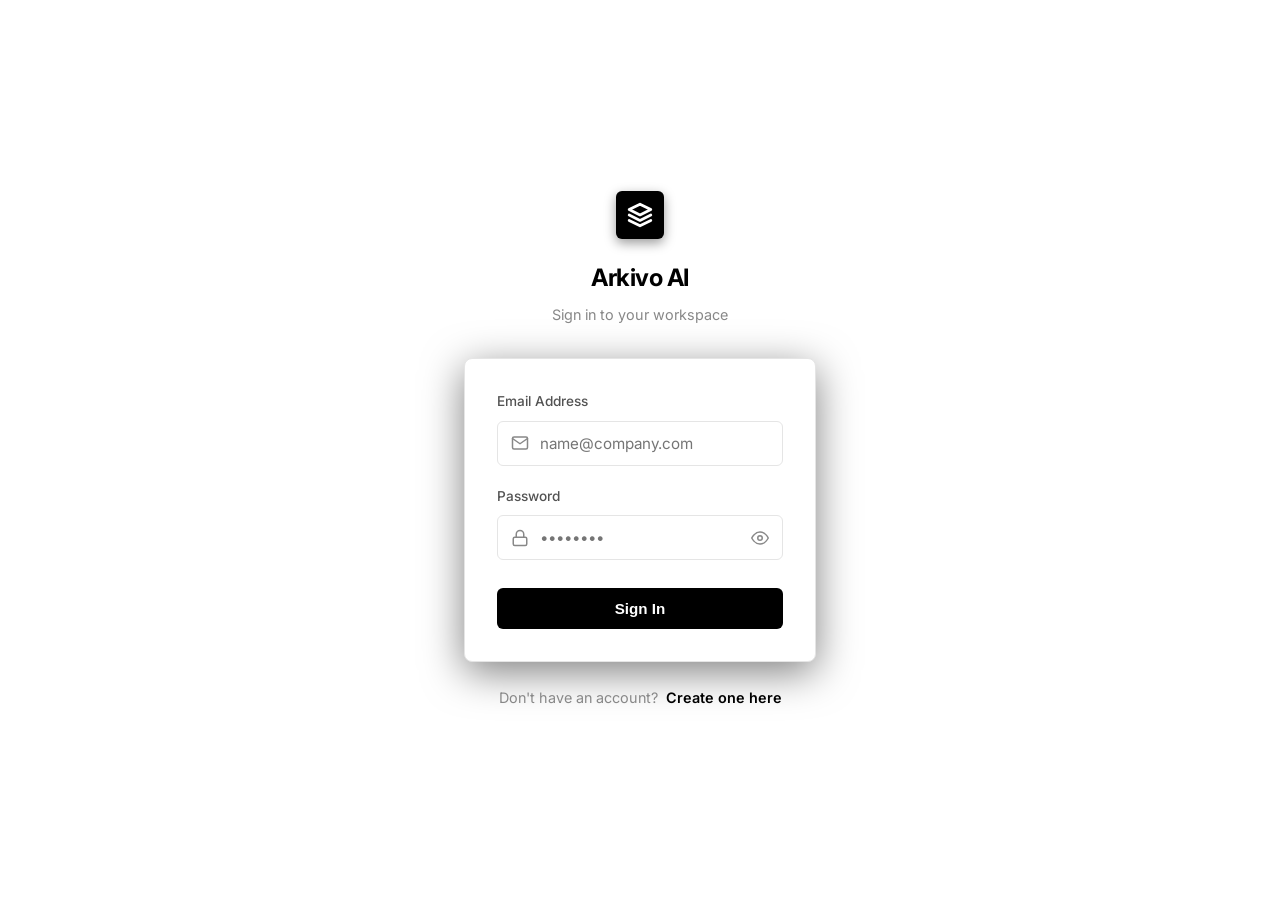
==== commit 14b00483: "Initial commit - Arkivo AI system" ====
--- a/frontend/login.html
+++ b/frontend/login.html
@@ -16,54 +16,67 @@
             min-height: 100vh;
             margin: 0;
             background: var(--bg-primary, #111214);
-            background-image: radial-gradient(circle at 50% 0%, rgba(79, 70, 229, 0.15) 0%, transparent 50%);
-            font-family: 'Inter', -apple-system, sans-serif;
+            font-family: var(--font, 'Inter', sans-serif);
             color: var(--text-primary, #F2F2F3);
-        }
+            overflow: hidden;
+        }
+
         .auth-wrapper {
             width: 100%;
-            max-width: 420px;
+            max-width: 400px;
             padding: 24px;
             z-index: 10;
-        }
+            animation: fadeIn 0.5s ease-out;
+        }
+
+        @keyframes fadeIn {
+            from { opacity: 0; transform: translateY(10px); }
+            to { opacity: 1; transform: translateY(0); }
+        }
+
         .auth-header {
             text-align: center;
             margin-bottom: 32px;
         }
+
         .logo-container {
             display: inline-flex;
             align-items: center;
             justify-content: center;
-            width: 52px;
-            height: 52px;
-            background: var(--text-primary, #F2F2F3);
+            width: 48px;
+            height: 48px;
+            background: var(--text-primary, #FFFFFF);
             color: var(--bg-primary, #111214);
-            border-radius: 12px;
-            margin-bottom: 16px;
-            box-shadow: 0 8px 32px rgba(0, 0, 0, 0.3);
-        }
+            border-radius: 6px;
+            margin-bottom: 20px;
+            box-shadow: 0 4px 12px rgba(0, 0, 0, 0.4);
+        }
+
         .auth-header h1 {
-            font-size: 1.75rem;
+            font-size: 1.5rem;
             font-weight: 700;
             letter-spacing: -0.02em;
-            margin-bottom: 8px;
-            color: var(--text-primary, #fff);
-        }
+            margin-bottom: 6px;
+            color: var(--text-primary);
+        }
+
         .auth-header p {
             color: var(--text-muted, #76777B);
-            font-size: 0.95rem;
-        }
+            font-size: 0.9rem;
+        }
+
         .auth-card {
             background: var(--bg-card, #1A1B1E);
             border: 1px solid var(--border, #2E2F33);
-            border-radius: 12px;
+            border-radius: 8px;
             padding: 32px;
             box-shadow: 0 10px 40px rgba(0,0,0,0.5);
-            backdrop-filter: blur(10px);
-        }
+        }
+
         .form-group {
             margin-bottom: 20px;
         }
+
         .form-group label {
             display: block;
             margin-bottom: 8px;
@@ -71,22 +84,25 @@
             font-weight: 500;
             color: var(--text-secondary, #A1A2A6);
         }
-        .form-group .input-wrapper {
+
+        .input-wrapper {
             position: relative;
             display: flex;
             align-items: center;
         }
-        .form-group .input-icon {
+
+        .input-icon {
             position: absolute;
             left: 14px;
             color: var(--text-muted, #76777B);
             pointer-events: none;
             display: flex;
         }
-        .form-group .password-toggle {
+
+        .password-toggle {
             position: absolute;
             right: 14px;
-            color: var(--text-muted, #76777B);
+            color: var(--text-muted);
             background: none;
             border: none;
             cursor: pointer;
@@ -94,66 +110,66 @@
             display: flex;
             transition: color 0.2s;
         }
-        .form-group .password-toggle:hover {
-            color: var(--text-primary, #F2F2F3);
-        }
+
         .form-group input {
             width: 100%;
-            padding: 12px 42px; /* Padding for left and right icons */
+            padding: 12px 14px 12px 42px;
             background: var(--bg-primary, #111214);
             border: 1px solid var(--border, #2E2F33);
-            border-radius: 8px;
-            color: var(--text-primary, #F2F2F3);
+            border-radius: 6px;
+            color: var(--text-primary);
             font-family: inherit;
             font-size: 0.95rem;
             transition: all 0.2s;
             box-sizing: border-box;
             outline: none;
         }
+
         .form-group input:focus {
-            border-color: #4F46E5;
-            box-shadow: 0 0 0 3px rgba(79, 70, 229, 0.15);
-        }
-        .form-group input::placeholder {
-            color: var(--text-muted, #76777B);
-        }
+            border-color: var(--text-primary, #FFFFFF);
+            background: var(--bg-secondary, #161719);
+        }
+
         .auth-btn {
             width: 100%;
             padding: 12px;
-            background: #4F46E5;
-            color: white;
+            background: var(--text-primary, #FFFFFF);
+            color: var(--bg-primary, #111214);
             border: none;
-            border-radius: 8px;
+            border-radius: 6px;
             font-size: 0.95rem;
-            font-weight: 600;
+            font-weight: 700;
             cursor: pointer;
             transition: all 0.2s;
             margin-top: 8px;
-            box-shadow: 0 4px 12px rgba(79, 70, 229, 0.3);
-        }
+            box-shadow: 0 4px 12px rgba(255, 255, 255, 0.1);
+        }
+
         .auth-btn:hover {
-            background: #4338CA;
+            opacity: 0.9;
             transform: translateY(-1px);
-            box-shadow: 0 6px 16px rgba(79, 70, 229, 0.4);
-        }
+        }
+
         .auth-footer {
             text-align: center;
             margin-top: 24px;
             font-size: 0.9rem;
             color: var(--text-muted, #76777B);
         }
+
         .auth-footer a {
-            color: #4F46E5;
+            color: var(--text-primary, #FFFFFF);
             text-decoration: none;
-            font-weight: 500;
-            transition: color 0.2s;
-        }
+            font-weight: 600;
+            margin-left: 4px;
+        }
+
         .auth-footer a:hover {
-            color: #6366F1;
             text-decoration: underline;
         }
+
         #login-error {
-            color: #EF4444;
+            color: #ef4444;
             font-size: 0.85rem;
             margin-bottom: 16px;
             padding: 10px;
@@ -175,8 +191,8 @@
                     <polyline points="2 12 12 17 22 12"></polyline>
                 </svg>
             </div>
-            <h1>Welcome Back</h1>
-            <p>Sign in to your Arkivo workspace</p>
+            <h1>Arkivo AI</h1>
+            <p>Sign in to your workspace</p>
         </div>
 
         <div class="auth-card">
@@ -216,8 +232,7 @@
     <script>
         // Check for existing theme setup
         const savedTheme = localStorage.getItem('arkivo_theme');
-        const prefersDark = window.matchMedia('(prefers-color-scheme: dark)').matches;
-        const initialTheme = savedTheme || (prefersDark ? 'dark' : 'light');
+        const initialTheme = savedTheme || (window.matchMedia('(prefers-color-scheme: dark)').matches ? 'dark' : 'light');
         document.documentElement.setAttribute('data-theme', initialTheme);
 
         function togglePassword(inputId, btn) {
@@ -240,7 +255,6 @@
             
             submitBtn.textContent = 'Signing in...';
             submitBtn.disabled = true;
-            submitBtn.style.opacity = '0.7';
 
             try {
                 const response = await fetch('/api/auth/login', {
@@ -255,20 +269,16 @@
                     window.location.href = 'index.html';
                 } else {
                     const errData = await response.json();
-                    errorDiv.innerText = errData.detail || 'Login failed. Please verify your credentials.';
+                    errorDiv.innerText = errData.detail || 'Login failed';
                     errorDiv.style.display = 'block';
-                    
                     submitBtn.textContent = 'Sign In';
                     submitBtn.disabled = false;
-                    submitBtn.style.opacity = '1';
                 }
             } catch (err) {
-                errorDiv.innerText = 'Network error. Please try again.';
+                errorDiv.innerText = 'Network error';
                 errorDiv.style.display = 'block';
-                
                 submitBtn.textContent = 'Sign In';
                 submitBtn.disabled = false;
-                submitBtn.style.opacity = '1';
             }
         });
     </script>
--- a/frontend/style.css
+++ b/frontend/style.css
@@ -7,9 +7,9 @@
 :root {
     --bg-primary: #111214;
     --bg-secondary: #161719;
-    --bg-card: #1A1B1E;
-    --bg-card-hover: #26272B;
-    --bg-modal: #1A1B1E;
+    --bg-card: #1C1D21;
+    --bg-card-hover: #232429;
+    --bg-modal: #1C1D21;
     --border: #2E2F33;
     --border-hover: #3E3F43;
     --text-primary: #F2F2F3;
@@ -18,15 +18,23 @@
     --accent: #FFFFFF;
     --accent-hover: #E5E5E5;
     --accent-glow: rgba(255, 255, 255, 0.05);
+
+    /* Premium Tokens */
+    --primary: #3b82f6;
+    --primary-glow: rgba(59, 130, 246, 0.15);
+    --glass-bg: rgba(28, 29, 33, 0.7);
+    --glass-border: rgba(255, 255, 255, 0.08);
+    --shadow-premium: 0 10px 40px rgba(0, 0, 0, 0.5);
+    --shadow-soft: 0 4px 20px rgba(0, 0, 0, 0.2);
+    
     --success: #10B981;
     --warning: #F59E0B;
     --danger: #EF4444;
     --bg-header: rgba(17, 18, 20, 0.85);
-    --radius: 6px;
-    --radius-sm: 4px;
-    --transition: .2s cubic-bezier(.4, 0, .2, 1);
-    --shadow-card: none;
-    --shadow-modal: 0 10px 40px rgba(0, 0, 0, 0.8);
+    --radius: 12px;
+    --radius-sm: 8px;
+    --radius-lg: 20px;
+    --transition: .25s cubic-bezier(.4, 0, .2, 1);
     --font: 'Inter', -apple-system, BlinkMacSystemFont, sans-serif;
 }
 
@@ -149,6 +157,26 @@
 }
 
 /* ── Theme Transitions ─────────────────────────────────────────────────── */
+/* ── Animations ────────────────────────────────────────────────────────── */
+@keyframes premiumFadeIn {
+    from { opacity: 0; }
+    to { opacity: 1; }
+}
+
+@keyframes premiumSlideUp {
+    from { opacity: 0; transform: translateY(15px); }
+    to { opacity: 1; transform: translateY(0); }
+}
+
+@keyframes premiumScaleIn {
+    from { opacity: 0; transform: scale(0.96); }
+    to { opacity: 1; transform: scale(1); }
+}
+
+.animate-fade-in { animation: premiumFadeIn 0.5s ease-out forwards; }
+.animate-slide-up { animation: premiumSlideUp 0.6s cubic-bezier(0.16, 1, 0.3, 1) forwards; }
+.animate-scale-in { animation: premiumScaleIn 0.5s cubic-bezier(0.16, 1, 0.3, 1) forwards; }
+
 body,
 .app-header,
 .sidebar,
@@ -169,7 +197,8 @@
     transition: background-color 0.4s cubic-bezier(0.4, 0, 0.2, 1),
         color 0.4s cubic-bezier(0.4, 0, 0.2, 1),
         border-color 0.4s cubic-bezier(0.4, 0, 0.2, 1),
-        box-shadow 0.4s cubic-bezier(0.4, 0, 0.2, 1);
+        box-shadow 0.4s cubic-bezier(0.4, 0, 0.2, 1),
+        transform 0.4s cubic-bezier(0.4, 0, 0.2, 1);
 }
 
 .theme-toggle {
@@ -253,31 +282,33 @@
 }
 
 .upload-zone {
-    border: 2px dashed var(--border);
+    border: 1px solid var(--border);
     border-radius: var(--radius);
-    padding: 48px 24px;
+    padding: 64px 24px;
     text-align: center;
     cursor: pointer;
     transition: all var(--transition);
     background: var(--bg-secondary);
     position: relative;
     overflow: hidden;
+    box-shadow: inset 0 0 40px rgba(0,0,0,0.1);
 }
 
 .upload-zone::before {
     content: '';
     position: absolute;
     inset: 0;
-    background: radial-gradient(circle at 50% 50%, rgba(255, 255, 255, .05), transparent 70%);
+    background: radial-gradient(circle at 50% 50%, rgba(59, 130, 246, 0.05), transparent 70%);
     opacity: 0;
-    transition: opacity .3s;
+    transition: opacity .4s ease;
 }
 
 .upload-zone:hover,
 .upload-zone.drag-over {
-    border-color: var(--accent);
+    border-color: var(--primary);
     background: var(--bg-card);
     transform: translateY(-2px);
+    box-shadow: 0 10px 30px rgba(0,0,0,0.3);
 }
 
 .upload-zone:hover::before,
@@ -286,16 +317,22 @@
 }
 
 .upload-icon {
-    color: var(--accent);
-    margin-bottom: 16px;
+    color: var(--text-primary);
+    margin-bottom: 20px;
     position: relative;
     z-index: 1;
+    transition: scale 0.3s;
+}
+
+.upload-zone:hover .upload-icon {
+    scale: 1.1;
+    color: var(--primary);
 }
 
 .upload-zone h2 {
-    font-size: 1.15rem;
-    font-weight: 600;
-    margin-bottom: 6px;
+    font-size: 1.25rem;
+    font-weight: 700;
+    margin-bottom: 8px;
     position: relative;
     z-index: 1;
 }
@@ -456,11 +493,20 @@
     background: var(--bg-card);
     border: 1px solid var(--border);
     border-radius: var(--radius);
-    padding: 20px;
+    padding: 24px;
     cursor: pointer;
     transition: all var(--transition);
     position: relative;
     overflow: hidden;
+    backdrop-filter: blur(8px);
+    -webkit-backdrop-filter: blur(8px);
+}
+
+.doc-card:hover {
+    border-color: var(--primary);
+    background: var(--bg-card-hover);
+    transform: translateY(-4px) scale(1.01);
+    box-shadow: 0 20px 40px rgba(0,0,0,0.4);
 }
 
 .doc-card::after {
@@ -468,19 +514,12 @@
     position: absolute;
     top: 0;
     left: 0;
-    width: 4px;
+    width: 6px;
     height: 100%;
-    background: var(--text-primary);
+    background: var(--primary);
     opacity: 0;
     transition: opacity var(--transition);
     pointer-events: none;
-}
-
-.doc-card:hover {
-    border-color: var(--border-hover);
-    background: var(--bg-card-hover);
-    transform: translateY(-2px);
-    box-shadow: var(--shadow-card);
 }
 
 .doc-card:hover::after {
@@ -602,23 +641,27 @@
     }
 }
 
-.doc-card-delete {
+.doc-card-delete-mini {
     background: none;
     border: none;
     color: var(--text-muted);
     cursor: pointer;
-    padding: 6px;
-    border-radius: 6px;
+    padding: 2px;
+    border-radius: 4px;
     transition: all var(--transition);
     display: flex;
     align-items: center;
-    position: relative;
-    z-index: 10;
-}
-
-.doc-card-delete:hover {
+    justify-content: center;
+    opacity: 0.6;
+}
+
+.doc-card:hover .doc-card-delete-mini {
+    opacity: 1;
+}
+
+.doc-card-delete-mini:hover {
     color: var(--danger);
-    background: rgba(239, 68, 68, .1);
+    background: rgba(239, 68, 68, 0.1);
 }
 
 /* ── Empty State ───────────────────────────────────────────────────────── */
@@ -1123,7 +1166,7 @@
 
 .layout-block:hover {
     border-color: var(--accent);
-    background: rgba(99, 102, 241, .12);
+    background: rgba(59, 130, 246, .12);
     z-index: 10;
     overflow: visible;
     white-space: normal;
@@ -1727,7 +1770,7 @@
 }
 
 .ai-chat-box:focus-within {
-    box-shadow: 0 8px 30px rgba(79, 70, 229, 0.2);
+    box-shadow: 0 8px 30px rgba(59, 130, 246, 0.2);
     border-color: var(--accent);
 }
 
@@ -2016,36 +2059,145 @@
     transition: all 0.3s cubic-bezier(0.4, 0, 0.2, 1);
 }
 
-/* ── AI Assistant Mode ────────────────────────────────────────────────── */
+/* ── View Sections & Layout Fixes ───────────────────────────────────────── */
 .view-section {
     display: none;
-    animation: fadeIn .4s ease;
+    animation: premiumFadeIn .4s ease;
 }
 
 .view-section.active {
     display: block;
 }
 
-/* Fix for AI Assistant page behavior: prevent entire page scroll */
-body:has(#aiAssistantView[style*="display: block"]) {
+body:has(#aiAssistantView[style*="display: block"]),
+body:has(#aiAssistantSection[style*="display: block"]) {
     overflow: hidden;
 }
 
-body:has(#aiAssistantView[style*="display: flex"]) {
+/* ── Dashboard KPI Grid ────────────────────────────────────────────────── */
+.dash-kpi-grid {
+    display: grid;
+    grid-template-columns: repeat(auto-fit, minmax(200px, 1fr));
+    gap: 20px;
+    margin-bottom: 32px;
+}
+
+.dash-kpi-card {
+    background: var(--bg-card);
+    border: 1px solid var(--border);
+    border-radius: var(--radius);
+    padding: 24px;
+    display: flex;
+    align-items: center;
+    gap: 16px;
+    transition: all var(--transition);
+    position: relative;
     overflow: hidden;
 }
 
+.dash-kpi-card::before {
+    content: '';
+    position: absolute;
+    top: 0;
+    right: 0;
+    width: 60px;
+    height: 60px;
+    background: linear-gradient(135deg, rgba(255,255,255,0.03), transparent);
+    border-radius: 0 0 0 100%;
+}
+
+.dash-kpi-card:hover {
+    transform: translateY(-5px);
+    border-color: var(--primary);
+    background: var(--bg-card-hover);
+    box-shadow: 0 12px 30px rgba(0,0,0,0.3);
+}
+
+.kpi-icon-box {
+    width: 48px;
+    height: 48px;
+    border-radius: 12px;
+    display: flex;
+    align-items: center;
+    justify-content: center;
+    flex-shrink: 0;
+}
+
+.kpi-content {
+    display: flex;
+    flex-direction: column;
+}
+
+.kpi-val {
+    font-size: 1.5rem;
+    font-weight: 700;
+    color: var(--text-primary);
+    line-height: 1.1;
+    margin-bottom: 4px;
+}
+
+.kpi-tit {
+    font-size: 0.78rem;
+    font-weight: 600;
+    color: var(--text-muted);
+    text-transform: uppercase;
+    letter-spacing: 0.05em;
+}
+
+/* ── Premium AI Assistant UI ───────────────────────────────────────────── */
 .assistant-container {
-    max-width: 860px;
-    margin: 0 auto;
-    height: calc(100vh - 120px);
+    max-width: 900px;
+    margin: 32px auto;
+    height: calc(100vh - 160px);
     display: flex;
     flex-direction: column;
+    background: var(--glass-bg);
+    backdrop-filter: blur(24px);
+    -webkit-backdrop-filter: blur(24px);
+    border: 1px solid var(--glass-border);
+    border-radius: var(--radius-lg);
+    overflow: hidden;
+    box-shadow: var(--shadow-premium);
+    animation: animate-slide-up 0.6s cubic-bezier(0.16, 1, 0.3, 1);
+}
+
+.chat-bubble {
+    padding: 12px 18px;
+    border-radius: 18px;
+    font-size: 0.92rem;
+    line-height: 1.5;
+    max-width: 85%;
+    position: relative;
+}
+
+.chat-bubble-user {
+    background: var(--primary);
+    color: white;
+    border-bottom-right-radius: 4px;
+    box-shadow: 0 4px 12px rgba(59, 130, 246, 0.3);
+}
+
+.chat-bubble-ai {
+    background: var(--bg-secondary);
+    color: var(--text-primary);
+    border: 1px solid var(--border);
+    border-bottom-left-radius: 4px;
+}
+
+.ai-chat-input-wrapper {
     background: var(--bg-card);
     border: 1px solid var(--border);
-    border-radius: 20px;
-    overflow: hidden;
-    box-shadow: var(--shadow-modal);
+    border-radius: 16px;
+    padding: 6px 12px;
+    display: flex;
+    align-items: center;
+    gap: 12px;
+    transition: all var(--transition);
+}
+
+.ai-chat-input-wrapper:focus-within {
+    border-color: var(--primary);
+    box-shadow: 0 0 0 4px var(--primary-glow);
 }
 
 /* ── Header ── */
@@ -2430,7 +2582,7 @@
     background: var(--bg-card);
     border: 1px solid var(--border);
     border-radius: 10px;
-    box-shadow: 0 10px 25px rgba(0,0,0,0.4);
+    box-shadow: 0 10px 25px rgba(0, 0, 0, 0.4);
     padding: 6px;
     z-index: 1000;
     flex-direction: column;
@@ -2443,8 +2595,15 @@
 }
 
 @keyframes menuFadeUp {
-    from { opacity: 0; transform: translateY(10px); }
-    to { opacity: 1; transform: translateY(0); }
+    from {
+        opacity: 0;
+        transform: translateY(10px);
+    }
+
+    to {
+        opacity: 1;
+        transform: translateY(0);
+    }
 }
 
 .ai-export-item {
@@ -3373,7 +3532,7 @@
 body.ai-view-active .container {
     padding: 0;
     max-width: none;
-    height: calc(100vh - 65px);
+    height: calc(100vh - 71px);
     overflow: hidden;
 }
 
@@ -3386,6 +3545,7 @@
     max-width: none;
     width: 100%;
     height: 100%;
+    margin: 0;
     border-radius: 0;
     border: none;
     box-shadow: none;
@@ -3894,11 +4054,65 @@
     .settings-theme-btns {
         flex-wrap: wrap;
     }
+}
+
+/* ═══ Multi-Tenant Role Styles ══════════════════════════════════════════════ */
+body[data-role='member'] .danger-zone,
+body[data-role='member'] #navSuperAdmin,
+body[data-role='member'] #teamSettingsCard {
+    display: none !important;
+}
+
+body[data-role='admin'] #navSuperAdmin {
+    display: none !important;
+}
+
+body[data-role='super_admin'] #navSuperAdmin {
+    display: flex !important;
+}
+
+.kpi-card {
+    transition: transform 0.2s;
+}
+.kpi-card:hover {
+    transform: translateY(-2px);
+    box-shadow: 0 4px 12px rgba(0,0,0,0.1);
+}
+
+.admin-table th {
+    background: var(--bg-primary);
+    position: sticky;
+    top: 0;
+    z-index: 10;
+}
+.admin-table td {
+    padding: 12px 16px;
+    border-bottom: 1px solid var(--border);
+    vertical-align: middle;
+}
+.admin-table tr:hover {
+    background: var(--bg-hover, rgba(0, 0, 0, 0.02));
+}
+
+[data-theme='dark'] .admin-table tr:hover {
+    background: rgba(255, 255, 255, 0.02);
+}
+
+.admin-action-btn {
+    padding: 4px 8px;
+    font-size: 0.8rem;
+    border-radius: 4px;
+    background: transparent;
+    color: var(--text-primary);
+    border: 1px solid var(--border);
+    cursor: pointer;
+    transition: all 0.2s;
+}
+.admin-action-btn:hover {
+    background: var(--bg-secondary);
+}
+.admin-action-btn.danger:hover {
+    background: rgba(239, 68, 68, 0.1);
+    color: var(--danger);
+    border-color: var(--danger);
 }
-/* ═══ Multi-Tenant Role Styles ══════════════════════════════════════════════ */
-body[data-role='member'] .doc-card-delete,
-body[data-role='member'] #deleteSelectedBtn,
-body[data-role='member'] #deleteAllBtn,
-body[data-role='member'] .danger-zone {
-    display: none !important;
-}
